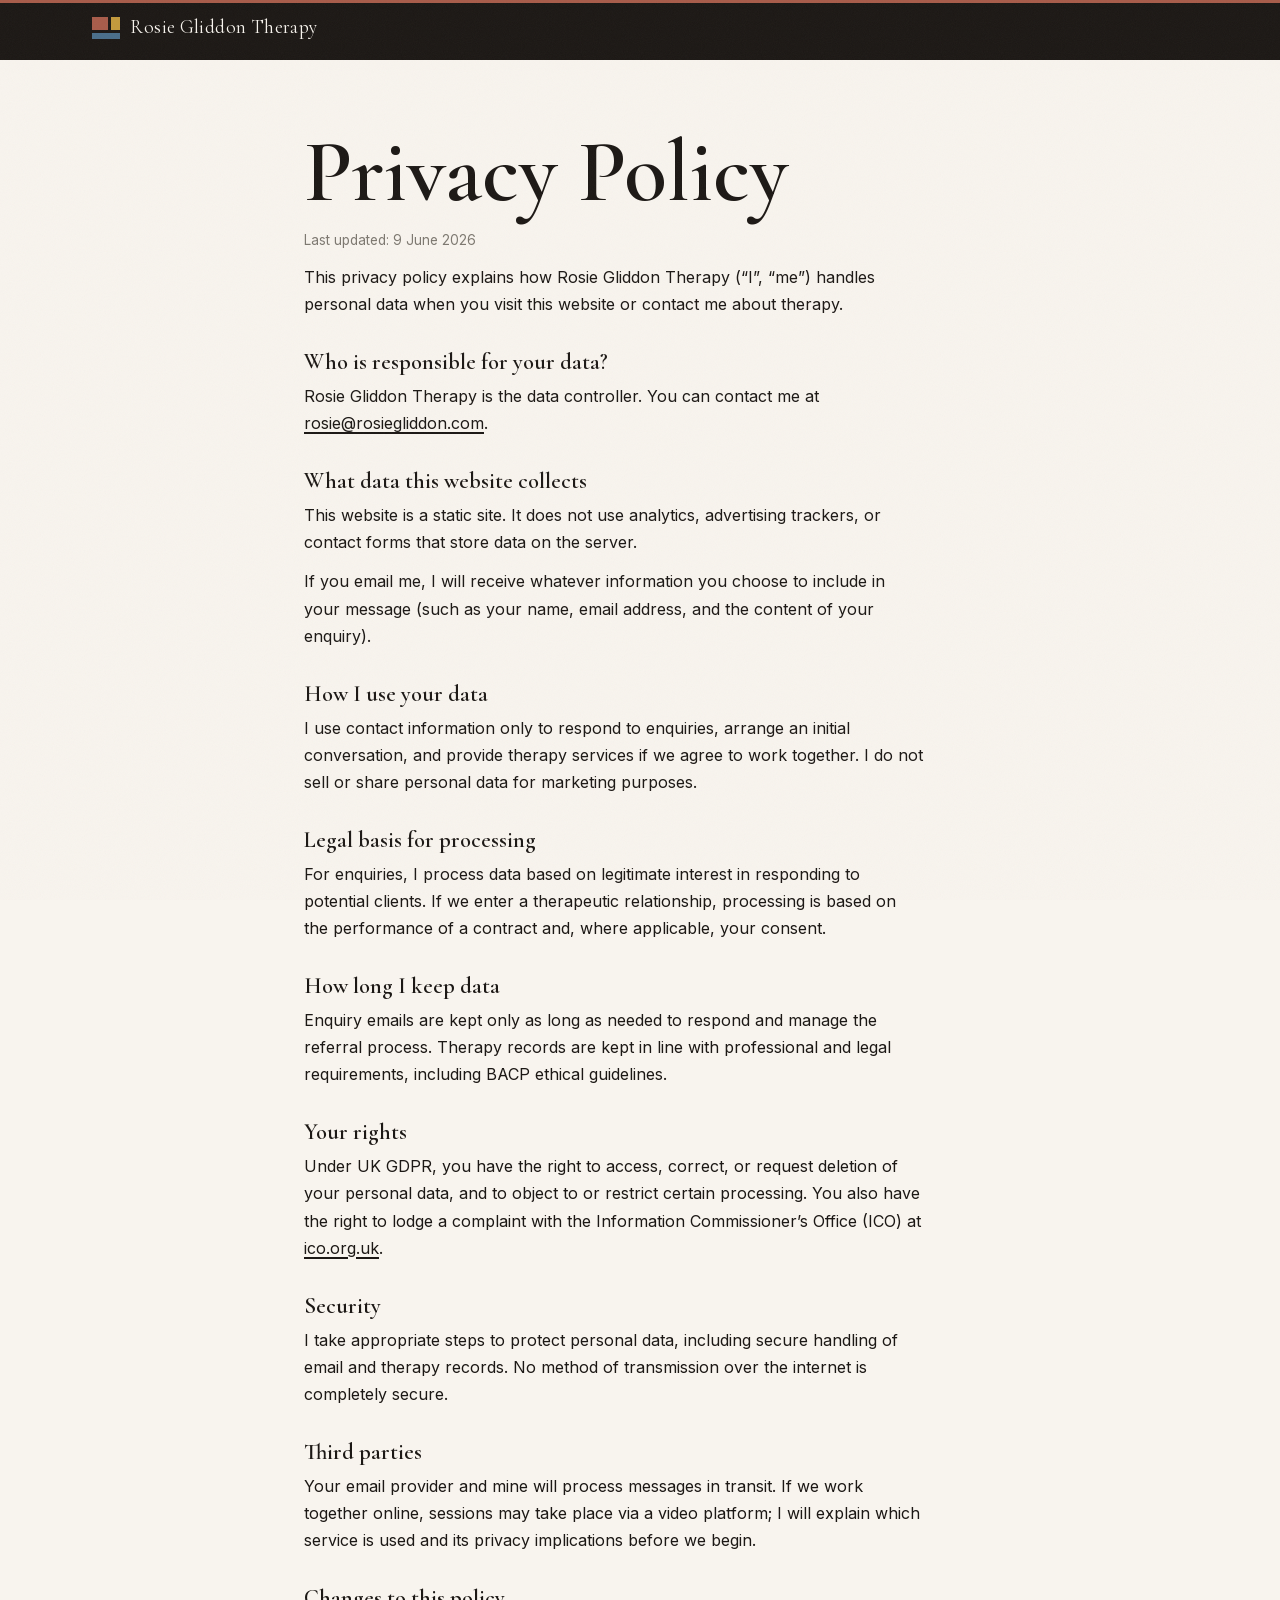
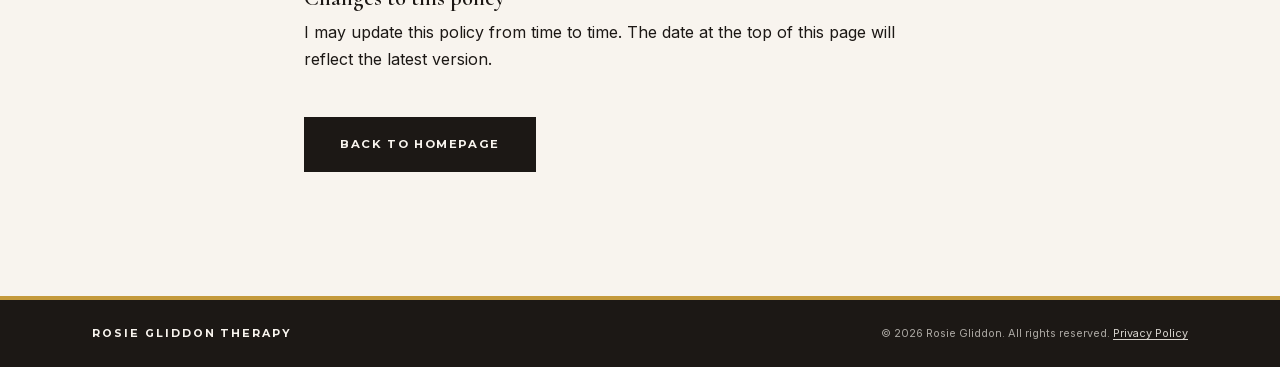
==== privacy.html @ 21382bdf "Improve SEO with meta tags, structured data, and supporting pages. Add robots.txt, sitemap, privacy " ====
<!DOCTYPE html>
<html lang="en">
<head>
  <meta charset="UTF-8">
  <meta name="viewport" content="width=device-width, initial-scale=1.0">
  <meta name="description" content="Privacy policy for Rosie Gliddon Therapy — how personal data is collected, used, and protected.">
  <meta name="theme-color" content="#1C1815">
  <title>Privacy Policy | Rosie Gliddon Therapy</title>
  <link rel="canonical" href="https://rosiegliddon.com/privacy.html">
  <link rel="icon" type="image/svg+xml" href="favicon.svg">
  <link rel="apple-touch-icon" href="apple-touch-icon.png">
  <link rel="stylesheet" href="css/style.css">
</head>
<body>
  <div class="page-frame">

  <a href="#main-content" class="skip-link">Skip to main content</a>

  <header class="site-header" role="banner">
    <div class="header-inner">
      <a href="index.html" class="site-logo" aria-label="Rosie Gliddon Therapy — return to homepage">
        <span class="logo-mark" aria-hidden="true">
          <svg width="28" height="22" viewBox="0 0 28 22" xmlns="http://www.w3.org/2000/svg" focusable="false">
            <rect x="0" y="0" width="16" height="13" fill="#A85C4A"/>
            <rect x="19" y="0" width="9" height="13" fill="#C49A3C"/>
            <rect x="0" y="16" width="28" height="6" fill="#4A6E8A"/>
          </svg>
        </span>
        <span class="logo-text">Rosie Gliddon Therapy</span>
      </a>
    </div>
  </header>

  <main id="main-content" class="legal-page">
    <div class="legal-inner">
      <h1>Privacy Policy</h1>
      <p class="legal-updated">Last updated: 9 June 2026</p>

      <p>This privacy policy explains how Rosie Gliddon Therapy (&ldquo;I&rdquo;, &ldquo;me&rdquo;) handles personal data when you visit this website or contact me about therapy.</p>

      <h2>Who is responsible for your data?</h2>
      <p>Rosie Gliddon Therapy is the data controller. You can contact me at <a href="mailto:rosie@rosiegliddon.com">rosie@rosiegliddon.com</a>.</p>

      <h2>What data this website collects</h2>
      <p>This website is a static site. It does not use analytics, advertising trackers, or contact forms that store data on the server.</p>
      <p>If you email me, I will receive whatever information you choose to include in your message (such as your name, email address, and the content of your enquiry).</p>

      <h2>How I use your data</h2>
      <p>I use contact information only to respond to enquiries, arrange an initial conversation, and provide therapy services if we agree to work together. I do not sell or share personal data for marketing purposes.</p>

      <h2>Legal basis for processing</h2>
      <p>For enquiries, I process data based on legitimate interest in responding to potential clients. If we enter a therapeutic relationship, processing is based on the performance of a contract and, where applicable, your consent.</p>

      <h2>How long I keep data</h2>
      <p>Enquiry emails are kept only as long as needed to respond and manage the referral process. Therapy records are kept in line with professional and legal requirements, including BACP ethical guidelines.</p>

      <h2>Your rights</h2>
      <p>Under UK GDPR, you have the right to access, correct, or request deletion of your personal data, and to object to or restrict certain processing. You also have the right to lodge a complaint with the Information Commissioner&rsquo;s Office (ICO) at <a href="https://ico.org.uk" rel="noopener noreferrer">ico.org.uk</a>.</p>

      <h2>Security</h2>
      <p>I take appropriate steps to protect personal data, including secure handling of email and therapy records. No method of transmission over the internet is completely secure.</p>

      <h2>Third parties</h2>
      <p>Your email provider and mine will process messages in transit. If we work together online, sessions may take place via a video platform; I will explain which service is used and its privacy implications before we begin.</p>

      <h2>Changes to this policy</h2>
      <p>I may update this policy from time to time. The date at the top of this page will reflect the latest version.</p>

      <p><a href="index.html" class="btn btn--primary">Back to homepage</a></p>
    </div>
  </main>

  <footer class="site-footer" role="contentinfo">
    <div class="footer-inner">
      <p class="footer-name">Rosie Gliddon Therapy</p>
      <p class="footer-note">&copy; <span id="year"></span> Rosie Gliddon. All rights reserved. <a href="privacy.html" class="footer-link">Privacy Policy</a></p>
    </div>
  </footer>

  <script src="js/main.js"></script>
  </div>
</body>
</html>
---- css/style.css ----
/* =============================================================
   ROSIE GLIDDON THERAPY
   De Stijl / Mondrian — polish pass
   Mobile-first stylesheet
   ============================================================= */


/* --- Fonts (self-hosted) --- */
/* cyrillic-ext */
@font-face {
  font-family: 'Cormorant Garamond';
  font-style: italic;
  font-weight: 400;
  font-display: swap;
  src: url('../fonts/co3ZmX5slCNuHLi8bLeY9MK7whWMhyjYrEtFmSqn7B6DxjY.woff2') format('woff2');
  unicode-range: U+0460-052F, U+1C80-1C8A, U+20B4, U+2DE0-2DFF, U+A640-A69F, U+FE2E-FE2F;
}
/* cyrillic */
@font-face {
  font-family: 'Cormorant Garamond';
  font-style: italic;
  font-weight: 400;
  font-display: swap;
  src: url('../fonts/co3ZmX5slCNuHLi8bLeY9MK7whWMhyjYrEtMmSqn7B6DxjY.woff2') format('woff2');
  unicode-range: U+0301, U+0400-045F, U+0490-0491, U+04B0-04B1, U+2116;
}
/* vietnamese */
@font-face {
  font-family: 'Cormorant Garamond';
  font-style: italic;
  font-weight: 400;
  font-display: swap;
  src: url('../fonts/co3ZmX5slCNuHLi8bLeY9MK7whWMhyjYrEtHmSqn7B6DxjY.woff2') format('woff2');
  unicode-range: U+0102-0103, U+0110-0111, U+0128-0129, U+0168-0169, U+01A0-01A1, U+01AF-01B0, U+0300-0301, U+0303-0304, U+0308-0309, U+0323, U+0329, U+1EA0-1EF9, U+20AB;
}
/* latin-ext */
@font-face {
  font-family: 'Cormorant Garamond';
  font-style: italic;
  font-weight: 400;
  font-display: swap;
  src: url('../fonts/co3ZmX5slCNuHLi8bLeY9MK7whWMhyjYrEtGmSqn7B6DxjY.woff2') format('woff2');
  unicode-range: U+0100-02BA, U+02BD-02C5, U+02C7-02CC, U+02CE-02D7, U+02DD-02FF, U+0304, U+0308, U+0329, U+1D00-1DBF, U+1E00-1E9F, U+1EF2-1EFF, U+2020, U+20A0-20AB, U+20AD-20C0, U+2113, U+2C60-2C7F, U+A720-A7FF;
}
/* latin */
@font-face {
  font-family: 'Cormorant Garamond';
  font-style: italic;
  font-weight: 400;
  font-display: swap;
  src: url('../fonts/co3ZmX5slCNuHLi8bLeY9MK7whWMhyjYrEtImSqn7B6D.woff2') format('woff2');
  unicode-range: U+0000-00FF, U+0131, U+0152-0153, U+02BB-02BC, U+02C6, U+02DA, U+02DC, U+0304, U+0308, U+0329, U+2000-206F, U+20AC, U+2122, U+2191, U+2193, U+2212, U+2215, U+FEFF, U+FFFD;
}
/* cyrillic-ext */
@font-face {
  font-family: 'Cormorant Garamond';
  font-style: italic;
  font-weight: 600;
  font-display: swap;
  src: url('../fonts/co3ZmX5slCNuHLi8bLeY9MK7whWMhyjYrEtFmSqn7B6DxjY.woff2') format('woff2');
  unicode-range: U+0460-052F, U+1C80-1C8A, U+20B4, U+2DE0-2DFF, U+A640-A69F, U+FE2E-FE2F;
}
/* cyrillic */
@font-face {
  font-family: 'Cormorant Garamond';
  font-style: italic;
  font-weight: 600;
  font-display: swap;
  src: url('../fonts/co3ZmX5slCNuHLi8bLeY9MK7whWMhyjYrEtMmSqn7B6DxjY.woff2') format('woff2');
  unicode-range: U+0301, U+0400-045F, U+0490-0491, U+04B0-04B1, U+2116;
}
/* vietnamese */
@font-face {
  font-family: 'Cormorant Garamond';
  font-style: italic;
  font-weight: 600;
  font-display: swap;
  src: url('../fonts/co3ZmX5slCNuHLi8bLeY9MK7whWMhyjYrEtHmSqn7B6DxjY.woff2') format('woff2');
  unicode-range: U+0102-0103, U+0110-0111, U+0128-0129, U+0168-0169, U+01A0-01A1, U+01AF-01B0, U+0300-0301, U+0303-0304, U+0308-0309, U+0323, U+0329, U+1EA0-1EF9, U+20AB;
}
/* latin-ext */
@font-face {
  font-family: 'Cormorant Garamond';
  font-style: italic;
  font-weight: 600;
  font-display: swap;
  src: url('../fonts/co3ZmX5slCNuHLi8bLeY9MK7whWMhyjYrEtGmSqn7B6DxjY.woff2') format('woff2');
  unicode-range: U+0100-02BA, U+02BD-02C5, U+02C7-02CC, U+02CE-02D7, U+02DD-02FF, U+0304, U+0308, U+0329, U+1D00-1DBF, U+1E00-1E9F, U+1EF2-1EFF, U+2020, U+20A0-20AB, U+20AD-20C0, U+2113, U+2C60-2C7F, U+A720-A7FF;
}
/* latin */
@font-face {
  font-family: 'Cormorant Garamond';
  font-style: italic;
  font-weight: 600;
  font-display: swap;
  src: url('../fonts/co3ZmX5slCNuHLi8bLeY9MK7whWMhyjYrEtImSqn7B6D.woff2') format('woff2');
  unicode-range: U+0000-00FF, U+0131, U+0152-0153, U+02BB-02BC, U+02C6, U+02DA, U+02DC, U+0304, U+0308, U+0329, U+2000-206F, U+20AC, U+2122, U+2191, U+2193, U+2212, U+2215, U+FEFF, U+FFFD;
}
/* cyrillic-ext */
@font-face {
  font-family: 'Cormorant Garamond';
  font-style: normal;
  font-weight: 400;
  font-display: swap;
  src: url('../fonts/co3bmX5slCNuHLi8bLeY9MK7whWMhyjYpHtKky2F7i6C.woff2') format('woff2');
  unicode-range: U+0460-052F, U+1C80-1C8A, U+20B4, U+2DE0-2DFF, U+A640-A69F, U+FE2E-FE2F;
}
/* cyrillic */
@font-face {
  font-family: 'Cormorant Garamond';
  font-style: normal;
  font-weight: 400;
  font-display: swap;
  src: url('../fonts/co3bmX5slCNuHLi8bLeY9MK7whWMhyjYrXtKky2F7i6C.woff2') format('woff2');
  unicode-range: U+0301, U+0400-045F, U+0490-0491, U+04B0-04B1, U+2116;
}
/* vietnamese */
@font-face {
  font-family: 'Cormorant Garamond';
  font-style: normal;
  font-weight: 400;
  font-display: swap;
  src: url('../fonts/co3bmX5slCNuHLi8bLeY9MK7whWMhyjYpntKky2F7i6C.woff2') format('woff2');
  unicode-range: U+0102-0103, U+0110-0111, U+0128-0129, U+0168-0169, U+01A0-01A1, U+01AF-01B0, U+0300-0301, U+0303-0304, U+0308-0309, U+0323, U+0329, U+1EA0-1EF9, U+20AB;
}
/* latin-ext */
@font-face {
  font-family: 'Cormorant Garamond';
  font-style: normal;
  font-weight: 400;
  font-display: swap;
  src: url('../fonts/co3bmX5slCNuHLi8bLeY9MK7whWMhyjYp3tKky2F7i6C.woff2') format('woff2');
  unicode-range: U+0100-02BA, U+02BD-02C5, U+02C7-02CC, U+02CE-02D7, U+02DD-02FF, U+0304, U+0308, U+0329, U+1D00-1DBF, U+1E00-1E9F, U+1EF2-1EFF, U+2020, U+20A0-20AB, U+20AD-20C0, U+2113, U+2C60-2C7F, U+A720-A7FF;
}
/* latin */
@font-face {
  font-family: 'Cormorant Garamond';
  font-style: normal;
  font-weight: 400;
  font-display: swap;
  src: url('../fonts/co3bmX5slCNuHLi8bLeY9MK7whWMhyjYqXtKky2F7g.woff2') format('woff2');
  unicode-range: U+0000-00FF, U+0131, U+0152-0153, U+02BB-02BC, U+02C6, U+02DA, U+02DC, U+0304, U+0308, U+0329, U+2000-206F, U+20AC, U+2122, U+2191, U+2193, U+2212, U+2215, U+FEFF, U+FFFD;
}
/* cyrillic-ext */
@font-face {
  font-family: 'Cormorant Garamond';
  font-style: normal;
  font-weight: 600;
  font-display: swap;
  src: url('../fonts/co3bmX5slCNuHLi8bLeY9MK7whWMhyjYpHtKky2F7i6C.woff2') format('woff2');
  unicode-range: U+0460-052F, U+1C80-1C8A, U+20B4, U+2DE0-2DFF, U+A640-A69F, U+FE2E-FE2F;
}
/* cyrillic */
@font-face {
  font-family: 'Cormorant Garamond';
  font-style: normal;
  font-weight: 600;
  font-display: swap;
  src: url('../fonts/co3bmX5slCNuHLi8bLeY9MK7whWMhyjYrXtKky2F7i6C.woff2') format('woff2');
  unicode-range: U+0301, U+0400-045F, U+0490-0491, U+04B0-04B1, U+2116;
}
/* vietnamese */
@font-face {
  font-family: 'Cormorant Garamond';
  font-style: normal;
  font-weight: 600;
  font-display: swap;
  src: url('../fonts/co3bmX5slCNuHLi8bLeY9MK7whWMhyjYpntKky2F7i6C.woff2') format('woff2');
  unicode-range: U+0102-0103, U+0110-0111, U+0128-0129, U+0168-0169, U+01A0-01A1, U+01AF-01B0, U+0300-0301, U+0303-0304, U+0308-0309, U+0323, U+0329, U+1EA0-1EF9, U+20AB;
}
/* latin-ext */
@font-face {
  font-family: 'Cormorant Garamond';
  font-style: normal;
  font-weight: 600;
  font-display: swap;
  src: url('../fonts/co3bmX5slCNuHLi8bLeY9MK7whWMhyjYp3tKky2F7i6C.woff2') format('woff2');
  unicode-range: U+0100-02BA, U+02BD-02C5, U+02C7-02CC, U+02CE-02D7, U+02DD-02FF, U+0304, U+0308, U+0329, U+1D00-1DBF, U+1E00-1E9F, U+1EF2-1EFF, U+2020, U+20A0-20AB, U+20AD-20C0, U+2113, U+2C60-2C7F, U+A720-A7FF;
}
/* latin */
@font-face {
  font-family: 'Cormorant Garamond';
  font-style: normal;
  font-weight: 600;
  font-display: swap;
  src: url('../fonts/co3bmX5slCNuHLi8bLeY9MK7whWMhyjYqXtKky2F7g.woff2') format('woff2');
  unicode-range: U+0000-00FF, U+0131, U+0152-0153, U+02BB-02BC, U+02C6, U+02DA, U+02DC, U+0304, U+0308, U+0329, U+2000-206F, U+20AC, U+2122, U+2191, U+2193, U+2212, U+2215, U+FEFF, U+FFFD;
}
/* cyrillic-ext */
@font-face {
  font-family: 'Inter';
  font-style: normal;
  font-weight: 400;
  font-display: swap;
  src: url('../fonts/UcCO3FwrK3iLTeHuS_nVMrMxCp50SjIw2boKoduKmMEVuLyfAZJhiJ-Ek-_EeAmM.woff2') format('woff2');
  unicode-range: U+0460-052F, U+1C80-1C8A, U+20B4, U+2DE0-2DFF, U+A640-A69F, U+FE2E-FE2F;
}
/* cyrillic */
@font-face {
  font-family: 'Inter';
  font-style: normal;
  font-weight: 400;
  font-display: swap;
  src: url('../fonts/UcCO3FwrK3iLTeHuS_nVMrMxCp50SjIw2boKoduKmMEVuLyfAZthiJ-Ek-_EeAmM.woff2') format('woff2');
  unicode-range: U+0301, U+0400-045F, U+0490-0491, U+04B0-04B1, U+2116;
}
/* greek-ext */
@font-face {
  font-family: 'Inter';
  font-style: normal;
  font-weight: 400;
  font-display: swap;
  src: url('../fonts/UcCO3FwrK3iLTeHuS_nVMrMxCp50SjIw2boKoduKmMEVuLyfAZNhiJ-Ek-_EeAmM.woff2') format('woff2');
  unicode-range: U+1F00-1FFF;
}
/* greek */
@font-face {
  font-family: 'Inter';
  font-style: normal;
  font-weight: 400;
  font-display: swap;
  src: url('../fonts/UcCO3FwrK3iLTeHuS_nVMrMxCp50SjIw2boKoduKmMEVuLyfAZxhiJ-Ek-_EeAmM.woff2') format('woff2');
  unicode-range: U+0370-0377, U+037A-037F, U+0384-038A, U+038C, U+038E-03A1, U+03A3-03FF;
}
/* vietnamese */
@font-face {
  font-family: 'Inter';
  font-style: normal;
  font-weight: 400;
  font-display: swap;
  src: url('../fonts/UcCO3FwrK3iLTeHuS_nVMrMxCp50SjIw2boKoduKmMEVuLyfAZBhiJ-Ek-_EeAmM.woff2') format('woff2');
  unicode-range: U+0102-0103, U+0110-0111, U+0128-0129, U+0168-0169, U+01A0-01A1, U+01AF-01B0, U+0300-0301, U+0303-0304, U+0308-0309, U+0323, U+0329, U+1EA0-1EF9, U+20AB;
}
/* latin-ext */
@font-face {
  font-family: 'Inter';
  font-style: normal;
  font-weight: 400;
  font-display: swap;
  src: url('../fonts/UcCO3FwrK3iLTeHuS_nVMrMxCp50SjIw2boKoduKmMEVuLyfAZFhiJ-Ek-_EeAmM.woff2') format('woff2');
  unicode-range: U+0100-02BA, U+02BD-02C5, U+02C7-02CC, U+02CE-02D7, U+02DD-02FF, U+0304, U+0308, U+0329, U+1D00-1DBF, U+1E00-1E9F, U+1EF2-1EFF, U+2020, U+20A0-20AB, U+20AD-20C0, U+2113, U+2C60-2C7F, U+A720-A7FF;
}
/* latin */
@font-face {
  font-family: 'Inter';
  font-style: normal;
  font-weight: 400;
  font-display: swap;
  src: url('../fonts/UcCO3FwrK3iLTeHuS_nVMrMxCp50SjIw2boKoduKmMEVuLyfAZ9hiJ-Ek-_EeA.woff2') format('woff2');
  unicode-range: U+0000-00FF, U+0131, U+0152-0153, U+02BB-02BC, U+02C6, U+02DA, U+02DC, U+0304, U+0308, U+0329, U+2000-206F, U+20AC, U+2122, U+2191, U+2193, U+2212, U+2215, U+FEFF, U+FFFD;
}
/* cyrillic-ext */
@font-face {
  font-family: 'Montserrat';
  font-style: normal;
  font-weight: 400;
  font-display: swap;
  src: url('../fonts/JTUSjIg1_i6t8kCHKm459WRhyyTh89ZNpQ.woff2') format('woff2');
  unicode-range: U+0460-052F, U+1C80-1C8A, U+20B4, U+2DE0-2DFF, U+A640-A69F, U+FE2E-FE2F;
}
/* cyrillic */
@font-face {
  font-family: 'Montserrat';
  font-style: normal;
  font-weight: 400;
  font-display: swap;
  src: url('../fonts/JTUSjIg1_i6t8kCHKm459W1hyyTh89ZNpQ.woff2') format('woff2');
  unicode-range: U+0301, U+0400-045F, U+0490-0491, U+04B0-04B1, U+2116;
}
/* vietnamese */
@font-face {
  font-family: 'Montserrat';
  font-style: normal;
  font-weight: 400;
  font-display: swap;
  src: url('../fonts/JTUSjIg1_i6t8kCHKm459WZhyyTh89ZNpQ.woff2') format('woff2');
  unicode-range: U+0102-0103, U+0110-0111, U+0128-0129, U+0168-0169, U+01A0-01A1, U+01AF-01B0, U+0300-0301, U+0303-0304, U+0308-0309, U+0323, U+0329, U+1EA0-1EF9, U+20AB;
}
/* latin-ext */
@font-face {
  font-family: 'Montserrat';
  font-style: normal;
  font-weight: 400;
  font-display: swap;
  src: url('../fonts/JTUSjIg1_i6t8kCHKm459WdhyyTh89ZNpQ.woff2') format('woff2');
  unicode-range: U+0100-02BA, U+02BD-02C5, U+02C7-02CC, U+02CE-02D7, U+02DD-02FF, U+0304, U+0308, U+0329, U+1D00-1DBF, U+1E00-1E9F, U+1EF2-1EFF, U+2020, U+20A0-20AB, U+20AD-20C0, U+2113, U+2C60-2C7F, U+A720-A7FF;
}
/* latin */
@font-face {
  font-family: 'Montserrat';
  font-style: normal;
  font-weight: 400;
  font-display: swap;
  src: url('../fonts/JTUSjIg1_i6t8kCHKm459WlhyyTh89Y.woff2') format('woff2');
  unicode-range: U+0000-00FF, U+0131, U+0152-0153, U+02BB-02BC, U+02C6, U+02DA, U+02DC, U+0304, U+0308, U+0329, U+2000-206F, U+20AC, U+2122, U+2191, U+2193, U+2212, U+2215, U+FEFF, U+FFFD;
}
/* cyrillic-ext */
@font-face {
  font-family: 'Montserrat';
  font-style: normal;
  font-weight: 600;
  font-display: swap;
  src: url('../fonts/JTUSjIg1_i6t8kCHKm459WRhyyTh89ZNpQ.woff2') format('woff2');
  unicode-range: U+0460-052F, U+1C80-1C8A, U+20B4, U+2DE0-2DFF, U+A640-A69F, U+FE2E-FE2F;
}
/* cyrillic */
@font-face {
  font-family: 'Montserrat';
  font-style: normal;
  font-weight: 600;
  font-display: swap;
  src: url('../fonts/JTUSjIg1_i6t8kCHKm459W1hyyTh89ZNpQ.woff2') format('woff2');
  unicode-range: U+0301, U+0400-045F, U+0490-0491, U+04B0-04B1, U+2116;
}
/* vietnamese */
@font-face {
  font-family: 'Montserrat';
  font-style: normal;
  font-weight: 600;
  font-display: swap;
  src: url('../fonts/JTUSjIg1_i6t8kCHKm459WZhyyTh89ZNpQ.woff2') format('woff2');
  unicode-range: U+0102-0103, U+0110-0111, U+0128-0129, U+0168-0169, U+01A0-01A1, U+01AF-01B0, U+0300-0301, U+0303-0304, U+0308-0309, U+0323, U+0329, U+1EA0-1EF9, U+20AB;
}
/* latin-ext */
@font-face {
  font-family: 'Montserrat';
  font-style: normal;
  font-weight: 600;
  font-display: swap;
  src: url('../fonts/JTUSjIg1_i6t8kCHKm459WdhyyTh89ZNpQ.woff2') format('woff2');
  unicode-range: U+0100-02BA, U+02BD-02C5, U+02C7-02CC, U+02CE-02D7, U+02DD-02FF, U+0304, U+0308, U+0329, U+1D00-1DBF, U+1E00-1E9F, U+1EF2-1EFF, U+2020, U+20A0-20AB, U+20AD-20C0, U+2113, U+2C60-2C7F, U+A720-A7FF;
}
/* latin */
@font-face {
  font-family: 'Montserrat';
  font-style: normal;
  font-weight: 600;
  font-display: swap;
  src: url('../fonts/JTUSjIg1_i6t8kCHKm459WlhyyTh89Y.woff2') format('woff2');
  unicode-range: U+0000-00FF, U+0131, U+0152-0153, U+02BB-02BC, U+02C6, U+02DA, U+02DC, U+0304, U+0308, U+0329, U+2000-206F, U+20AC, U+2122, U+2191, U+2193, U+2212, U+2215, U+FEFF, U+FFFD;
}
/* cyrillic-ext */
@font-face {
  font-family: 'Montserrat';
  font-style: normal;
  font-weight: 700;
  font-display: swap;
  src: url('../fonts/JTUSjIg1_i6t8kCHKm459WRhyyTh89ZNpQ.woff2') format('woff2');
  unicode-range: U+0460-052F, U+1C80-1C8A, U+20B4, U+2DE0-2DFF, U+A640-A69F, U+FE2E-FE2F;
}
/* cyrillic */
@font-face {
  font-family: 'Montserrat';
  font-style: normal;
  font-weight: 700;
  font-display: swap;
  src: url('../fonts/JTUSjIg1_i6t8kCHKm459W1hyyTh89ZNpQ.woff2') format('woff2');
  unicode-range: U+0301, U+0400-045F, U+0490-0491, U+04B0-04B1, U+2116;
}
/* vietnamese */
@font-face {
  font-family: 'Montserrat';
  font-style: normal;
  font-weight: 700;
  font-display: swap;
  src: url('../fonts/JTUSjIg1_i6t8kCHKm459WZhyyTh89ZNpQ.woff2') format('woff2');
  unicode-range: U+0102-0103, U+0110-0111, U+0128-0129, U+0168-0169, U+01A0-01A1, U+01AF-01B0, U+0300-0301, U+0303-0304, U+0308-0309, U+0323, U+0329, U+1EA0-1EF9, U+20AB;
}
/* latin-ext */
@font-face {
  font-family: 'Montserrat';
  font-style: normal;
  font-weight: 700;
  font-display: swap;
  src: url('../fonts/JTUSjIg1_i6t8kCHKm459WdhyyTh89ZNpQ.woff2') format('woff2');
  unicode-range: U+0100-02BA, U+02BD-02C5, U+02C7-02CC, U+02CE-02D7, U+02DD-02FF, U+0304, U+0308, U+0329, U+1D00-1DBF, U+1E00-1E9F, U+1EF2-1EFF, U+2020, U+20A0-20AB, U+20AD-20C0, U+2113, U+2C60-2C7F, U+A720-A7FF;
}
/* latin */
@font-face {
  font-family: 'Montserrat';
  font-style: normal;
  font-weight: 700;
  font-display: swap;
  src: url('../fonts/JTUSjIg1_i6t8kCHKm459WlhyyTh89Y.woff2') format('woff2');
  unicode-range: U+0000-00FF, U+0131, U+0152-0153, U+02BB-02BC, U+02C6, U+02DA, U+02DC, U+0304, U+0308, U+0329, U+2000-206F, U+20AC, U+2122, U+2191, U+2193, U+2212, U+2215, U+FEFF, U+FFFD;
}


/* --- Design Tokens --- */
:root {
  /* Softened primary palette — warm, therapy-appropriate */
  --accent:      #A85C4A;   /* muted brick       */
  --accent-dark: #8F4A38;   /* deeper brick — hover state */
  --blue:      #4A6E8A;   /* dusty slate blue  */
  --yellow:    #C49A3C;   /* warm ochre        */
  --black:     #1C1815;   /* warm near-black   */
  --white:     #F8F4EE;   /* warm parchment    */
  --off-white: #EDE8DF;   /* warm light ground */
  --grey:      #7D7870;   /* warm mid-grey     */
  --grey-dark: #4A4540;   /* warm dark-grey    */

  --border-md: 4px solid var(--black);
  --border-lg: 6px solid var(--black);

  --font-serif:   'Cormorant Garamond', Georgia, serif;
  --font-display: 'Montserrat', sans-serif;
  --font-body:    'Inter', sans-serif;

  --space-xs:  0.5rem;   /*  8px */
  --space-sm:  1rem;     /* 16px */
  --space-md:  2rem;     /* 32px */
  --space-lg:  4rem;     /* 64px */
  --space-xl:  7rem;     /* 112px */

  --max-width: 1160px;
  --header-h:  60px;

  --ease: 200ms ease;
}


/* --- Reset --- */
*, *::before, *::after {
  box-sizing: border-box;
  margin: 0;
  padding: 0;
}

html, body {
  max-width: 100%;
  overflow-x: clip;
}

html {
  scroll-behavior: smooth;
  /* Offset anchor jumps so sticky header never obscures a section heading */
  scroll-padding-top: var(--header-h);
  font-size: 100%;
}

body {
  font-family: var(--font-body);
  font-size: 1rem;
  line-height: 1.7;
  color: var(--black);
  background: var(--off-white);
  overflow-x: clip;
  /* Crisp font rendering on retina */
  -webkit-font-smoothing: antialiased;
  -moz-osx-font-smoothing: grayscale;
}

/* --- Page frame --- */
.page-frame {
  width: 100%;
  max-width: 1600px;
  margin: 0 auto;
  overflow-x: clip;
  background: var(--white);
  position: relative;
}

@media (min-width: 1601px) {
  .page-frame {
    overflow-x: visible;
    box-shadow: -6px 3px 0 0 var(--black), 6px 3px 0 0 var(--black);
  }
}

img, svg { display: block; max-width: 100%; }
ul, ol   { list-style: none; }
address  { font-style: normal; }
p        { max-width: 62ch; }

a {
  color: inherit;
  text-decoration-thickness: 2px;
  text-underline-offset: 3px;
  transition: color var(--ease);
}
a:hover { color: var(--accent); }

/*
  Paper grain — fixed overlay above all content.
  SVG feTurbulence noise tiled at low opacity breaks the
  flat, perfectly-digital feel without visible artifacting.
  pointer-events: none ensures it never blocks interactions.
*/
body::after {
  content: '';
  position: fixed;
  inset: 0;
  pointer-events: none;
  z-index: 9998;
  opacity: 0.038;
  background-image: url("data:image/svg+xml,%3Csvg xmlns='http://www.w3.org/2000/svg' width='256' height='256'%3E%3Cfilter id='noise'%3E%3CfeTurbulence type='fractalNoise' baseFrequency='0.75' numOctaves='4' stitchTiles='stitch'/%3E%3C/filter%3E%3Crect width='256' height='256' filter='url(%23noise)'/%3E%3C/svg%3E");
  background-size: 180px 180px;
}


/* --- Accessibility --- */
.visually-hidden {
  position: absolute;
  width: 1px; height: 1px;
  padding: 0; margin: -1px;
  overflow: hidden;
  clip: rect(0, 0, 0, 0);
  white-space: nowrap;
  border: 0;
}

.skip-link {
  position: absolute;
  top: -120%;
  left: var(--space-sm);
  padding: 0.6rem 1.2rem;
  background: var(--yellow);
  color: var(--black);
  font-family: var(--font-display);
  font-weight: 700;
  font-size: 0.85rem;
  letter-spacing: 0.06em;
  text-transform: uppercase;
  text-decoration: none;
  border: var(--border-md);
  z-index: 9999;
  transition: top var(--ease);
}
.skip-link:focus {
  top: calc(var(--header-h) + var(--space-sm));
}

:focus-visible {
  outline: 3px solid var(--blue);
  outline-offset: 3px;
}


/* --- Typography --- */
h1, h2 {
  font-family: var(--font-serif);
  font-weight: 600;
  line-height: 1.1;
  letter-spacing: 0;
  text-rendering: optimizeLegibility;
}

h3 {
  font-family: var(--font-display);
  font-weight: 700;
  font-size: 0.85rem;
  letter-spacing: 0.06em;
  text-transform: uppercase;
}

h1 { font-size: clamp(2.8rem, 7vw, 5.5rem); }
h2 { font-size: clamp(1.8rem, 4vw, 2.75rem); }


/* --- Button --- */
.btn {
  display: inline-flex;
  align-items: center;
  align-self: flex-start;
  padding: 0.85rem 2rem;
  min-height: 44px;
  font-family: var(--font-display);
  font-weight: 700;
  font-size: 0.72rem;
  letter-spacing: 0.14em;
  text-transform: uppercase;
  text-decoration: none;
  border: var(--border-md);
  cursor: pointer;
  transition: background var(--ease), color var(--ease), border-color var(--ease);
}

.btn--primary {
  background: var(--black);
  color: var(--white);
}

.btn--primary:hover,
.btn--primary:focus-visible {
  background: var(--accent-dark);
  border-color: var(--accent-dark);
  color: var(--white);
  outline: none;
}

.btn--cta-email {
  background: var(--yellow);
  color: var(--black);
  border-color: var(--yellow);
  margin-top: var(--space-lg);
}

.btn--cta-email:hover,
.btn--cta-email:focus-visible {
  background: transparent;
  color: var(--yellow);
  border-color: var(--yellow);
  outline: none;
}


/* --- Photos --- */
/*
  Both photos use object-fit: cover so they fill their container
  without distortion. object-position is tuned per image to keep
  the face in frame across all viewport sizes.
*/

/* Hero portrait — tall column on desktop, fixed-height on mobile */
.hero-photo {
  display: block;
  width: 100%;
  height: 100%;
  object-fit: cover;
  object-position: center 10%; /* bias up: keeps face visible when column is very tall */
  filter: saturate(0.7) sepia(0.2);
}

/* Scroll reveal */
.reveal {
  opacity: 1;
  transform: translateY(0);
}

.js .reveal {
  opacity: 0;
  transform: translateY(20px);
  transition: opacity 0.5s ease, transform 0.5s ease;
}

.reveal.is-visible { opacity: 1; transform: translateY(0); }


/* =============================================================
   HEADER
   ============================================================= */

.site-header {
  position: sticky;
  top: 0;
  z-index: 200;
  height: var(--header-h);
  background: var(--black);
  border-bottom: var(--border-md); /* 4px — refined from 6px */
  overflow: visible;
}

/* Thin accent line at the very top — sits above the black header background */
.site-header::before {
  content: '';
  position: absolute;
  inset: 0 0 auto 0;
  height: 3px;
  background: var(--accent);
  top: 0;
  z-index: 1;
}

.header-inner {
  max-width: var(--max-width);
  margin: 0 auto;
  padding: 0 var(--space-md);
  height: 100%;
  display: flex;
  align-items: center;
  justify-content: space-between;
}

/* Logo */
.site-logo {
  display: flex;
  align-items: center;
  gap: 0.65rem;
  text-decoration: none;
}

/*
  2×2 Mondrian mark — inline SVG inside the span renders
  pixel-perfectly on retina; no CSS gradient blurring at small sizes.
*/
.logo-mark {
  flex-shrink: 0;
  display: flex;
  align-items: center;
  justify-content: center;
}

.logo-text {
  font-family: var(--font-serif);
  font-weight: 400;
  font-size: clamp(1rem, 2.2vw, 1.2rem);
  color: var(--white);
  letter-spacing: 0.02em;
  line-height: 1;
}


/* --- Navigation --- */
.nav-toggle {
  display: flex;
  flex-direction: column;
  justify-content: center;
  gap: 5px;
  background: none;
  border: 2px solid transparent;
  cursor: pointer;
  padding: 8px;
  transition: border-color var(--ease);
}

.nav-toggle:focus-visible {
  border-color: var(--yellow);
  outline: none;
}

.nav-toggle-bar {
  display: block;
  width: 24px;
  height: 2px;
  background: var(--white);
  transition: transform var(--ease), opacity var(--ease);
  transform-origin: center;
}

.nav-toggle[aria-expanded="true"] .nav-toggle-bar:nth-child(1) { transform: translateY(7px)  rotate(45deg);  }
.nav-toggle[aria-expanded="true"] .nav-toggle-bar:nth-child(2) { opacity: 0; transform: scaleX(0); }
.nav-toggle[aria-expanded="true"] .nav-toggle-bar:nth-child(3) { transform: translateY(-7px) rotate(-45deg); }

/* Mobile nav — slide-in panel from right */
.nav-menu {
  display: flex;
  flex-direction: column;
  position: fixed;
  inset: var(--header-h) 0 0 auto;
  width: min(75vw, 320px);
  background: var(--black);
  padding: var(--space-lg) var(--space-md);
  gap: var(--space-md);
  z-index: 190;
  overflow-y: auto;
  transform: translateX(100%);
  transition: transform 300ms ease, visibility 300ms;
  visibility: hidden;
}

.nav-menu.is-open {
  transform: translateX(0);
  visibility: visible;
}

.nav-backdrop {
  position: fixed;
  inset: var(--header-h) 0 0 0;
  background: rgba(28, 24, 21, 0.5);
  z-index: 180;
  opacity: 0;
  pointer-events: none;
  transition: opacity 300ms ease;
}

.nav-backdrop.is-open {
  opacity: 1;
  pointer-events: auto;
}

/* Shared nav link base */
.nav-link {
  color: var(--white);
  text-decoration: none;
  transition: color var(--ease);
}

.nav-link:hover,
.nav-link[aria-current] { color: var(--yellow); }

/* Mobile panel link styles — scoped so they never affect desktop */
@media (max-width: 1023px) {
  .nav-link {
    font-family: var(--font-serif);
    font-weight: 400;
    font-size: 1.6rem;
    font-style: italic;
    letter-spacing: 0.02em;
    display: block;
    padding: var(--space-xs) 0;
    border-bottom: 1px solid rgba(248, 244, 238, 0.1);
  }
}

/* Desktop nav */
@media (min-width: 1024px) {
  .nav-toggle { display: none; }

  .nav-menu {
    display: flex !important;
    position: static;
    width: auto;
    background: transparent;
    padding: 0;
    flex-direction: row;
    align-items: center;
    gap: 1.5rem;
    inset: auto;
    overflow: visible;
    transform: none;
    visibility: visible;
  }

  .nav-link {
    font-family: var(--font-display);
    font-size: 0.7rem;
    font-weight: 700;
    text-transform: uppercase;
    letter-spacing: 0.14em;
    padding: 2px 0;
    position: relative;
  }

  .nav-link::after {
    content: '';
    position: absolute;
    left: 0; bottom: -2px;
    width: 0; height: 2px;
    background: var(--accent);
    transition: width var(--ease);
  }

  .nav-link:hover::after,
  .nav-link[aria-current]::after { width: 100%; }

  .nav-link--cta {
    border: 1px solid rgba(248, 244, 238, 0.4);
    padding: 0.4rem 1rem;
    transition: border-color var(--ease), color var(--ease);
  }

  .nav-link--cta:hover {
    border-color: var(--yellow);
    color: var(--yellow);
  }

  .nav-link--cta::after {
    display: none;
  }
}


/* =============================================================
   HERO
   ============================================================= */

.hero {
  min-height: calc(100svh - var(--header-h));
  /*
    Subtle warm gradient — slightly cooler parchment at top-left
    dissolving to the base white. Creates a sense of depth and
    keeps the eye moving toward the content.
  */
  background: linear-gradient(155deg, var(--off-white) 0%, var(--white) 45%);
  border-bottom: var(--border-lg);
  display: flex;
  align-items: stretch;
  position: relative;
}

/* Mobile layout — stack content above image */
.hero-layout {
  display: grid;
  width: 100%;
  grid-template-areas:
    "content"
    "image";
  grid-template-rows: auto 1fr;
  padding: var(--space-md);
  gap: var(--space-md);
}

.hero-accent-col { display: none; }

.hero-content {
  grid-area: content;
  display: flex;
  flex-direction: column;
  gap: var(--space-sm);         /* tighter on mobile */
  justify-content: center;
  border-left: 4px solid var(--accent);
  padding-left: var(--space-sm); /* less indent on mobile */
}

.hero-eyebrow {
  font-family: var(--font-display);
  font-weight: 400;
  font-size: 0.68rem;
  letter-spacing: 0.2em;
  text-transform: uppercase;
  color: var(--grey-dark);
  max-width: none;
}

.hero-headline em {
  font-style: italic;
  color: var(--accent);
}

.hero-body {
  font-size: 1.05rem;
  color: var(--grey-dark);
  line-height: 1.75;
}

.hero-image-wrap {
  grid-area: image;
  margin: 0;
  /*
    Mobile: give the container a fixed height so the img's
    height: 100% resolves correctly (% needs a defined parent height).
  */
  height: 380px;
  overflow: hidden;
}

/* Desktop hero — three-column Mondrian layout */
@media (min-width: 768px) {
  .hero { display: block; }

  .hero-layout {
    min-height: calc(100svh - var(--header-h));
    height: calc(100svh - var(--header-h));
    grid-template-areas: "accent content image";
    grid-template-columns: 80px 1fr 320px;
    grid-template-rows: 1fr;
    padding: 0;
    gap: 0;
  }

  .hero-accent-col {
    display: flex;
    flex-direction: column;
    grid-area: accent;
    border-right: var(--border-lg);
  }

  .hero-accent-col .accent-block        { flex: 1; }
  .hero-accent-col .accent-block--blue  { flex: 1.6; border-bottom: var(--border-lg); }

  .hero-content {
    grid-area: content;
    padding: var(--space-xl) var(--space-lg);
    border-left: none;
    border-right: var(--border-lg);
    gap: var(--space-md); /* more breathing room on desktop */
  }

  .hero-image-wrap {
    grid-area: image;
    /* Reset mobile fixed height — let the grid row define the height */
    height: 100%;
    overflow: hidden;
  }

  /*
    In the CSS Grid context the image wrap fills its grid cell
    (grid-template-rows: 1fr). height: 100% on the img then
    fills the wrap correctly.
  */
}

@media (min-width: 1024px) {
  .hero-layout {
    grid-template-columns: 90px 1fr 380px;
  }
}

.accent-block--accent  { background: var(--accent); }
.accent-block--blue    { background: var(--blue); }
.accent-block--yellow  { background: var(--yellow); }


/* =============================================================
   SECTIONS — SHARED
   All content sections share padding, a max-width inner
   container, and a 6px black border-bottom as divider.
   ============================================================= */

.section {
  padding: var(--space-lg) 0;
  border-bottom: var(--border-lg);
}

@media (min-width: 768px) {
  .section { padding: var(--space-xl) 0; }
}

/* The centred content wrapper — matches across every section */
.section-inner {
  max-width: var(--max-width);
  margin: 0 auto;
  padding: 0 var(--space-md);
}

.section-header {
  display: flex;
  align-items: flex-start;
  gap: var(--space-sm);
  margin-bottom: var(--space-lg);
}

/* Coloured accent bar beside section heading */
.section-accent {
  flex-shrink: 0;
  width: 5px;
  min-height: 44px;
  margin-top: 9px; /* optical alignment with Cormorant cap height */
}

.section-accent--accent  { background: var(--accent); }
.section-accent--yellow  { background: var(--yellow); }
.section-accent--blue    { background: var(--blue); }

.section-title { margin-bottom: 0; }


/* =============================================================
   WHAT I OFFER
   ============================================================= */

.section--offer {
  background: var(--off-white);
}

.offer-layout {
  display: grid;
  grid-template-columns: 1fr 4px;
  gap: 0;
}

.offer-accent-block--image { display: none; }

@media (min-width: 768px) {
  .offer-layout {
    grid-template-columns: 1fr 280px;
  }

  .offer-accent-col {
    border: var(--border-lg);
    min-height: 480px;
  }

  .offer-accent-block--image {
    display: block;
  }

  .offer-body {
    padding-right: var(--space-lg);
    padding-left: 0;
  }
}

@media (min-width: 1024px) {
  .offer-layout {
    grid-template-columns: 1fr 320px;
  }
}

.offer-accent-col {
  display: flex;
  flex-direction: column;
}

.offer-accent-block {
  flex: 1;
}

.offer-accent-block--accent  { background: var(--accent); flex: 1; }
.offer-accent-block--blue    { background: var(--blue);   flex: 1; }
.offer-accent-block--yellow  { background: var(--yellow); flex: 1; }
.offer-accent-block--image   { flex: 3; overflow: hidden; position: relative; border-top: var(--border-lg); border-bottom: var(--border-lg); margin: 0; }

.offer-accent-photo {
  position: absolute;
  inset: 0;
  width: 100%;
  height: 100%;
  object-fit: cover;
  object-position: center 15%;
  filter: saturate(0.7) sepia(0.2) brightness(0.8);
}


.offer-body {
  display: flex;
  flex-direction: column;
  gap: var(--space-sm);
  padding-left: var(--space-md);
  padding-right: var(--space-sm);
}


.offer-list {
  display: flex;
  flex-direction: column;
}

.offer-item {
  padding: var(--space-sm) 0 var(--space-sm) var(--space-sm);
  border-left: 4px solid transparent;
  font-size: 0.95rem;
  line-height: 1.75;
  color: var(--black);
  border-bottom: 1px solid rgba(28, 24, 21, 0.08);
}

.offer-item:last-child {
  border-bottom: none;
}

.offer-item--accent    { border-left-color: var(--accent); }
.offer-item--blue   { border-left-color: var(--blue); }
.offer-item--yellow { border-left-color: var(--yellow); }

.offer-item-lead {
  display: block;
  font-family: var(--font-display);
  font-weight: 700;
  font-size: 0.82rem;
  letter-spacing: 0.02em;
  color: var(--black);
  margin-bottom: 0.3rem;
}

.section-subheading {
  font-family: var(--font-serif);
  font-style: italic;
  font-size: 1.1rem;
  color: var(--grey-dark);
}





/* =============================================================
   ABOUT ME
   ============================================================= */

.section--about {
  background: var(--white);
}

.section--qualifications {
  background: var(--off-white);
}

.about-layout {
  display: grid;
  grid-template-columns: 1fr 4px;
  gap: 0;
}

.about-accent-block--image { display: none; }

@media (min-width: 768px) {
  .about-layout {
    grid-template-columns: 280px 1fr;
  }

  .about-accent-col {
    grid-column: 1;
    grid-row: 1;
    border: var(--border-lg);
    min-height: 480px;
  }

  .about-accent-block--image {
    display: block;
  }

  .about-body {
    grid-column: 2;
    grid-row: 1;
    padding-left: var(--space-lg);
    padding-right: 0;
  }
}

@media (min-width: 1024px) {
  .about-layout {
    grid-template-columns: 320px 1fr;
  }
}

.about-accent-col {
  display: flex;
  flex-direction: column;
}

.about-accent-block {
  flex: 1;
}

.about-accent-block--accent  { background: var(--accent); flex: 1; }
.about-accent-block--yellow  { background: var(--yellow); flex: 1; }
.about-accent-block--image   { flex: 3; overflow: hidden; position: relative; border-top: var(--border-lg); border-bottom: var(--border-lg); margin: 0; }

.about-accent-photo {
  position: absolute;
  inset: 0;
  width: 100%;
  height: 100%;
  object-fit: cover;
  object-position: center 15%;
  filter: saturate(0.7) sepia(0.2) brightness(0.8);
}

.about-body {
  display: flex;
  flex-direction: column;
  gap: var(--space-sm);
  padding-left: var(--space-md);
  padding-right: var(--space-sm);
}

.about-list {
  display: flex;
  flex-direction: column;
}

.about-item {
  padding: var(--space-sm) 0 var(--space-sm) var(--space-sm);
  border-left: 4px solid transparent;
  font-size: 0.95rem;
  line-height: 1.75;
  color: var(--black);
  border-bottom: 1px solid rgba(28, 24, 21, 0.08);
}

.about-item:last-child {
  border-bottom: none;
}

.about-item--accent  { border-left-color: var(--accent); }
.about-item--blue    { border-left-color: var(--blue); }
.about-item--yellow  { border-left-color: var(--yellow); }

.about-item-lead {
  display: block;
  font-family: var(--font-display);
  font-weight: 700;
  font-size: 0.82rem;
  letter-spacing: 0.02em;
  color: var(--black);
  margin-bottom: 0.3rem;
}



/* =============================================================
   QUALIFICATIONS & TRAINING
   ============================================================= */

.qual-grid {
  display: grid;
  gap: var(--space-lg);
}

.qual-intro {
  display: flex;
  flex-direction: column;
  gap: var(--space-sm);
  color: var(--grey-dark);
}

.credential-list {
  display: flex;
  flex-direction: column;
}

.credential-card {
  display: block;
  padding: 1.25rem 0 1.25rem var(--space-sm);
  border-left: 4px solid transparent;
  border-bottom: 1px solid rgba(28, 24, 21, 0.12);
}

.credential-card:last-child { border-bottom: none; }

.credential-card--accent    { border-left-color: var(--accent); }
.credential-card--blue   { border-left-color: var(--blue); }
.credential-card--yellow { border-left-color: var(--yellow); }

.credential-body {
  display: flex;
  flex-direction: column;
  gap: 0.2rem;
}

/* Override global h3 uppercase for credential titles */
.credential-body h3 {
  text-transform: none;
  letter-spacing: 0;
  font-size: 0.95rem;
  font-weight: 600;
}

.credential-body p {
  font-size: 0.82rem;
  color: var(--grey-dark);
  max-width: none;
}

@media (min-width: 768px) {
  .qual-grid {
    grid-template-columns: 1fr 2fr;
    align-items: start;
  }
}




/* =============================================================
   GET IN TOUCH
   ============================================================= */

.section--contact {
  background: var(--black);
  color: var(--white);
  border-bottom: var(--border-lg);
  overflow: hidden;
  padding: 0;
}

/*
  Constrain to --max-width so text aligns with every other section.
  The black background remains full-bleed on .section--contact.
*/
.contact-layout {
  max-width: var(--max-width);
  margin: 0 auto;
  width: 100%;
  display: grid;
  min-height: 420px;
  overflow: hidden;
}

.contact-content {
  padding: var(--space-xl) var(--space-md);
}

.section--contact .section-title { color: var(--white); }

.contact-intro {
  color: rgba(248, 244, 238, 0.75);
  margin-bottom: var(--space-lg);
  font-size: 1.05rem;
  max-width: 50ch;
}

.contact-details {
  display: flex;
  flex-direction: column;
}

/* Stack label above value on narrow screens */
.contact-item {
  display: flex;
  flex-direction: column;
  gap: 0.1rem;
  padding: var(--space-sm) 0;
  border-bottom: 1px solid rgba(248, 244, 238, 0.08);
}

.contact-item:last-child { border-bottom: none; }

/* Two-column label / value from 480px up */
@media (min-width: 480px) {
  .contact-item {
    display: grid;
    grid-template-columns: 110px 1fr;
    align-items: baseline;
    gap: var(--space-sm);
  }
}

.contact-item dt {
  font-family: var(--font-display);
  font-weight: 700;
  font-size: 0.6rem;
  letter-spacing: 0.18em;
  text-transform: uppercase;
  color: var(--yellow);
}

.contact-item dd {
  margin: 0;
  font-size: 0.95rem;
  line-height: 1.5;
}

.contact-item a {
  color: var(--white);
  text-decoration-color: rgba(248, 244, 238, 0.4);
}
.contact-item a:hover { color: var(--yellow); }

.contact-item small {
  display: block;
  font-size: 0.8rem;
  color: rgba(248, 244, 238, 0.65);
  margin-top: 0.15rem;
}

.contact-ethics {
  margin-top: var(--space-md);
  font-size: 0.72rem;
  color: rgba(248, 244, 238, 0.6);
  max-width: 44ch;
}

.contact-crisis {
  margin-top: var(--space-sm);
  font-size: 0.72rem;
  color: rgba(248, 244, 238, 0.55);
  max-width: 44ch;
  line-height: 1.5;
}

/* Decorative Mondrian panel — desktop only */
.contact-mondrian-wrap {
  display: none;
  border-left: var(--border-lg);
  overflow: hidden;
}

/*
  Gap on the grid container acts as the black Mondrian lines —
  no border juggling required.
*/
.contact-mondrian {
  display: grid;
  grid-template-areas:
    "a a b"
    "c d e"
    "c f e";
  grid-template-columns: 2fr 1fr 1.5fr;
  grid-template-rows: 2fr 1fr 1fr;
  gap: 6px;
  background: var(--black);
  height: 100%;
}

.cm-a { grid-area: a; background: var(--off-white); }
.cm-b { grid-area: b; background: var(--accent); }
.cm-c { grid-area: c; background: var(--blue); }
.cm-d { grid-area: d; background: var(--white); }
.cm-e { grid-area: e; background: var(--yellow); }
.cm-f { grid-area: f; background: var(--off-white); }

@media (min-width: 768px) {
  .contact-layout {
    grid-template-columns: 3fr 2fr;
  }

  .contact-mondrian-wrap { display: block; }
}


/* =============================================================
   FOOTER
   ============================================================= */

.site-footer {
  background: var(--black);
  color: rgba(248, 244, 238, 0.65);
  border-top: 4px solid var(--yellow);
  padding: var(--space-sm) 0;
}

.footer-inner {
  max-width: var(--max-width);
  margin: 0 auto;
  padding: var(--space-xs) var(--space-md);
  display: flex;
  flex-direction: column;
  align-items: center;
  gap: 0.25rem;
  text-align: center;
}

.footer-name {
  font-family: var(--font-display);
  font-weight: 700;
  font-size: 0.68rem;
  letter-spacing: 0.18em;
  text-transform: uppercase;
  color: var(--white);
  max-width: none;
}

.footer-note {
  font-size: 0.68rem;
  max-width: none;
}

.footer-link {
  color: rgba(248, 244, 238, 0.85);
  text-decoration: underline;
  text-underline-offset: 2px;
}

.footer-link:hover,
.footer-link:focus-visible {
  color: var(--white);
}

.footer-bacp {
  display: inline-flex;
  align-items: center;
  gap: 0.6rem;
  flex-shrink: 0;
}

.footer-bacp-wrap {
  background: var(--white);
  padding: 4px 8px;
  display: inline-flex;
  align-items: center;
}

.footer-reg {
  font-size: 0.65rem;
  letter-spacing: 0.08em;
  text-transform: uppercase;
  color: rgba(248, 244, 238, 0.55);
  max-width: none;
}

.footer-bacp-logo {
  height: 44px;
  width: auto;
  display: block;
}

@media (min-width: 768px) {
  .footer-inner {
    flex-direction: row;
    justify-content: space-between;
    align-items: center;
    text-align: left;
  }
}


/* =============================================================
   LEGAL PAGES
   ============================================================= */

.legal-page {
  padding: var(--space-lg) var(--space-md) var(--space-xl);
}

.legal-inner {
  max-width: 42rem;
  margin: 0 auto;
}

.legal-inner h1 {
  margin-bottom: 0.5rem;
}

.legal-updated {
  font-size: 0.85rem;
  color: var(--grey);
  margin-bottom: var(--space-md);
}

.legal-inner h2 {
  margin-top: var(--space-md);
  margin-bottom: 0.5rem;
  font-size: clamp(1.1rem, 2.5vw, 1.4rem);
}

.legal-inner p,
.legal-inner li {
  margin-bottom: 0.75rem;
}

.legal-inner .btn {
  margin-top: var(--space-md);
}


/* =============================================================
   REDUCED MOTION
   ============================================================= */

@media (prefers-reduced-motion: reduce) {
  *, *::before, *::after {
    animation-duration: 0.01ms !important;
    transition-duration: 0.01ms !important;
  }
  html          { scroll-behavior: auto; }
  .js .reveal   { opacity: 1; transform: none; transition: none; }
}


/* =============================================================
   FORCED COLOURS (Windows High Contrast)
   ============================================================= */

@media (forced-colors: active) {
  .btn--primary       { border: 2px solid ButtonText; }
  .offer-list li      { border-left-color: Highlight; }
  .credential-card    { border-left-color: Highlight; }
}


/* =============================================================
   LARGE SCREEN FRAMING (> 1600px)
   box-shadow provides the side borders without inset content area.
   site-header::before extends to cover the shadow at the very top
   so the red accent strip runs edge-to-edge above the borders.
   ============================================================= */

@media (min-width: 1601px) {
  .site-header::before {
    left: -6px;
    right: -6px;
  }
}
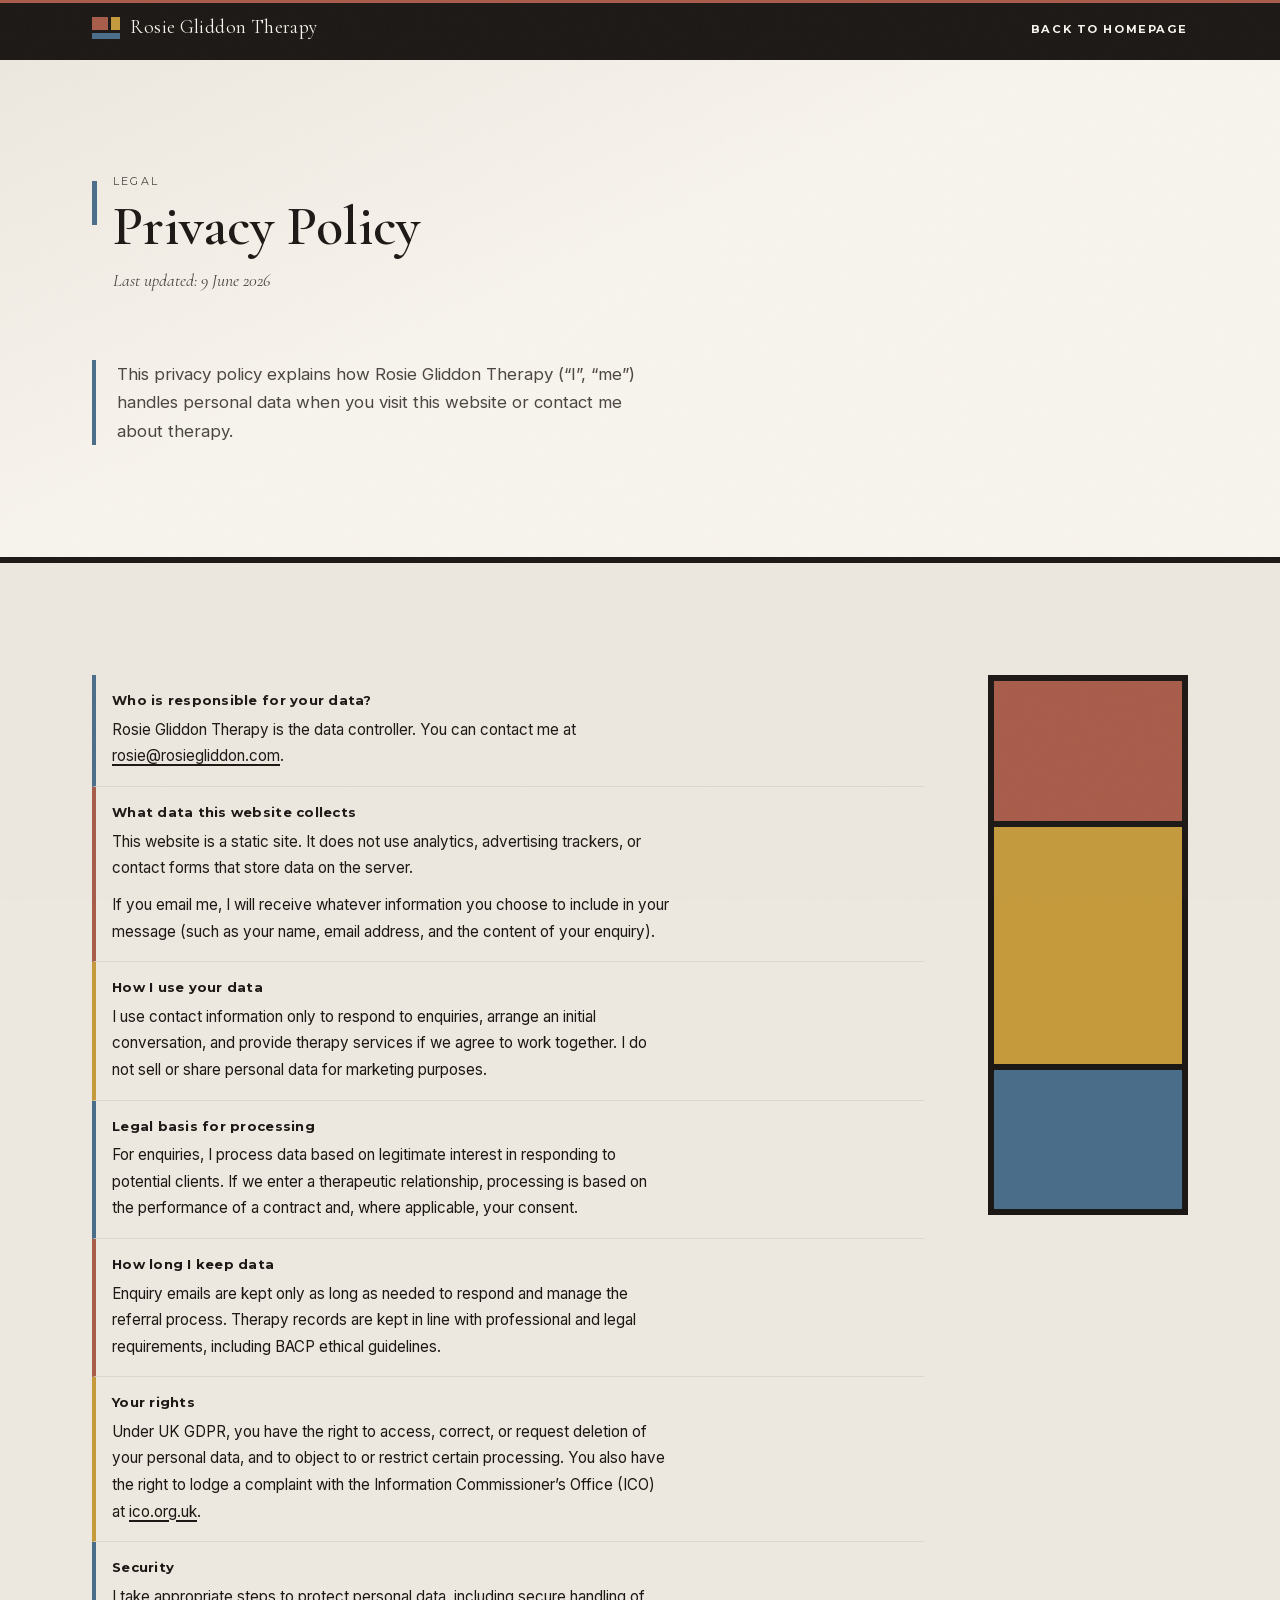
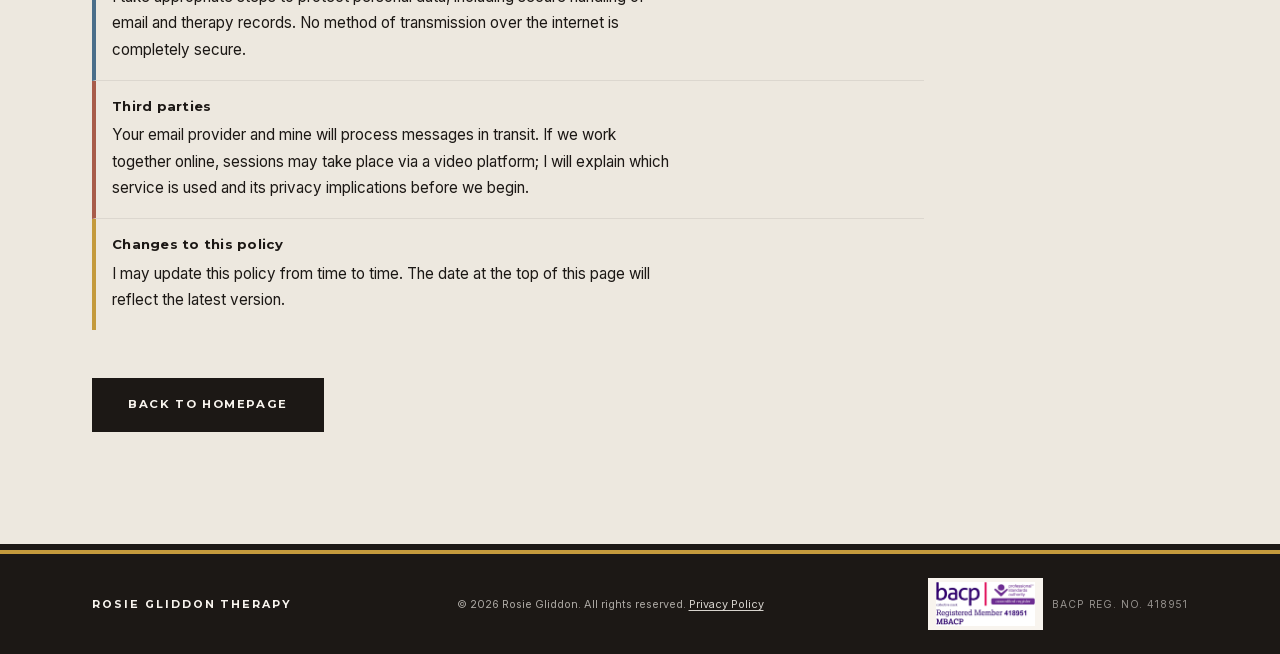
==== commit 029e2606: "Refine privacy page accent column to match site design system Replace the full-height tri-colour sla" ====
--- a/privacy.html
+++ b/privacy.html
@@ -28,52 +28,114 @@
         </span>
         <span class="logo-text">Rosie Gliddon Therapy</span>
       </a>
+
+      <nav class="site-nav" aria-label="Main navigation">
+        <ul class="nav-menu nav-menu--static" role="list">
+          <li><a href="index.html" class="nav-link">Back to homepage</a></li>
+        </ul>
+      </nav>
     </div>
   </header>
 
-  <main id="main-content" class="legal-page">
-    <div class="legal-inner">
-      <h1>Privacy Policy</h1>
-      <p class="legal-updated">Last updated: 9 June 2026</p>
+  <main id="main-content">
 
-      <p>This privacy policy explains how Rosie Gliddon Therapy (&ldquo;I&rdquo;, &ldquo;me&rdquo;) handles personal data when you visit this website or contact me about therapy.</p>
+    <section class="section section--legal-intro" aria-labelledby="legal-heading">
+      <div class="section-inner">
+        <header class="section-header">
+          <div class="section-accent section-accent--blue" aria-hidden="true"></div>
+          <div class="legal-intro-header">
+            <p class="hero-eyebrow">Legal</p>
+            <h1 class="section-title" id="legal-heading">Privacy Policy</h1>
+            <p class="section-subheading legal-updated">Last updated: 9 June 2026</p>
+          </div>
+        </header>
 
-      <h2>Who is responsible for your data?</h2>
-      <p>Rosie Gliddon Therapy is the data controller. You can contact me at <a href="mailto:rosie@rosiegliddon.com">rosie@rosiegliddon.com</a>.</p>
+        <p class="legal-intro">This privacy policy explains how Rosie Gliddon Therapy (&ldquo;I&rdquo;, &ldquo;me&rdquo;) handles personal data when you visit this website or contact me about therapy.</p>
+      </div>
+    </section>
 
-      <h2>What data this website collects</h2>
-      <p>This website is a static site. It does not use analytics, advertising trackers, or contact forms that store data on the server.</p>
-      <p>If you email me, I will receive whatever information you choose to include in your message (such as your name, email address, and the content of your enquiry).</p>
+    <section class="section section--legal" aria-label="Privacy policy details">
+      <div class="section-inner">
+        <div class="legal-layout">
+          <div class="legal-body">
+            <ol class="legal-list" role="list">
 
-      <h2>How I use your data</h2>
-      <p>I use contact information only to respond to enquiries, arrange an initial conversation, and provide therapy services if we agree to work together. I do not sell or share personal data for marketing purposes.</p>
+              <li class="legal-item">
+                <h2 class="legal-item-title">Who is responsible for your data?</h2>
+                <p>Rosie Gliddon Therapy is the data controller. You can contact me at <a href="mailto:rosie@rosiegliddon.com">rosie@rosiegliddon.com</a>.</p>
+              </li>
 
-      <h2>Legal basis for processing</h2>
-      <p>For enquiries, I process data based on legitimate interest in responding to potential clients. If we enter a therapeutic relationship, processing is based on the performance of a contract and, where applicable, your consent.</p>
+              <li class="legal-item">
+                <h2 class="legal-item-title">What data this website collects</h2>
+                <p>This website is a static site. It does not use analytics, advertising trackers, or contact forms that store data on the server.</p>
+                <p>If you email me, I will receive whatever information you choose to include in your message (such as your name, email address, and the content of your enquiry).</p>
+              </li>
 
-      <h2>How long I keep data</h2>
-      <p>Enquiry emails are kept only as long as needed to respond and manage the referral process. Therapy records are kept in line with professional and legal requirements, including BACP ethical guidelines.</p>
+              <li class="legal-item">
+                <h2 class="legal-item-title">How I use your data</h2>
+                <p>I use contact information only to respond to enquiries, arrange an initial conversation, and provide therapy services if we agree to work together. I do not sell or share personal data for marketing purposes.</p>
+              </li>
 
-      <h2>Your rights</h2>
-      <p>Under UK GDPR, you have the right to access, correct, or request deletion of your personal data, and to object to or restrict certain processing. You also have the right to lodge a complaint with the Information Commissioner&rsquo;s Office (ICO) at <a href="https://ico.org.uk" rel="noopener noreferrer">ico.org.uk</a>.</p>
+              <li class="legal-item">
+                <h2 class="legal-item-title">Legal basis for processing</h2>
+                <p>For enquiries, I process data based on legitimate interest in responding to potential clients. If we enter a therapeutic relationship, processing is based on the performance of a contract and, where applicable, your consent.</p>
+              </li>
 
-      <h2>Security</h2>
-      <p>I take appropriate steps to protect personal data, including secure handling of email and therapy records. No method of transmission over the internet is completely secure.</p>
+              <li class="legal-item">
+                <h2 class="legal-item-title">How long I keep data</h2>
+                <p>Enquiry emails are kept only as long as needed to respond and manage the referral process. Therapy records are kept in line with professional and legal requirements, including BACP ethical guidelines.</p>
+              </li>
 
-      <h2>Third parties</h2>
-      <p>Your email provider and mine will process messages in transit. If we work together online, sessions may take place via a video platform; I will explain which service is used and its privacy implications before we begin.</p>
+              <li class="legal-item">
+                <h2 class="legal-item-title">Your rights</h2>
+                <p>Under UK GDPR, you have the right to access, correct, or request deletion of your personal data, and to object to or restrict certain processing. You also have the right to lodge a complaint with the Information Commissioner&rsquo;s Office (ICO) at <a href="https://ico.org.uk" rel="noopener noreferrer">ico.org.uk</a>.</p>
+              </li>
 
-      <h2>Changes to this policy</h2>
-      <p>I may update this policy from time to time. The date at the top of this page will reflect the latest version.</p>
+              <li class="legal-item">
+                <h2 class="legal-item-title">Security</h2>
+                <p>I take appropriate steps to protect personal data, including secure handling of email and therapy records. No method of transmission over the internet is completely secure.</p>
+              </li>
 
-      <p><a href="index.html" class="btn btn--primary">Back to homepage</a></p>
-    </div>
+              <li class="legal-item">
+                <h2 class="legal-item-title">Third parties</h2>
+                <p>Your email provider and mine will process messages in transit. If we work together online, sessions may take place via a video platform; I will explain which service is used and its privacy implications before we begin.</p>
+              </li>
+
+              <li class="legal-item">
+                <h2 class="legal-item-title">Changes to this policy</h2>
+                <p>I may update this policy from time to time. The date at the top of this page will reflect the latest version.</p>
+              </li>
+
+            </ol>
+
+            <a href="index.html" class="btn btn--primary legal-back">Back to homepage</a>
+          </div>
+
+          <div class="legal-accent-col" aria-hidden="true">
+            <div class="legal-accent-block legal-accent-block--accent"></div>
+            <div class="legal-accent-block legal-accent-block--yellow"></div>
+            <div class="legal-accent-block legal-accent-block--blue"></div>
+          </div>
+        </div>
+      </div>
+    </section>
+
   </main>
 
   <footer class="site-footer" role="contentinfo">
     <div class="footer-inner">
       <p class="footer-name">Rosie Gliddon Therapy</p>
       <p class="footer-note">&copy; <span id="year"></span> Rosie Gliddon. All rights reserved. <a href="privacy.html" class="footer-link">Privacy Policy</a></p>
+      <div class="footer-bacp">
+        <span class="footer-bacp-wrap">
+          <img
+            src="assets/BACP%20Logo%20-%20418951.png"
+            alt="BACP Registered Member 418951 MBACP — Professional Standards Authority Accredited Register"
+            class="footer-bacp-logo"
+          >
+        </span>
+        <span class="footer-reg">BACP Reg. No. 418951</span>
+      </div>
     </div>
   </footer>
 
--- a/css/style.css
+++ b/css/style.css
@@ -1415,19 +1415,19 @@
   margin-top: 0.15rem;
 }
 
-.contact-ethics {
-  margin-top: var(--space-md);
+.contact-ethics,
+.contact-crisis {
   font-size: 0.72rem;
   color: rgba(248, 244, 238, 0.6);
   max-width: 44ch;
 }
 
+.contact-ethics {
+  margin-top: var(--space-md);
+}
+
 .contact-crisis {
   margin-top: var(--space-sm);
-  font-size: 0.72rem;
-  color: rgba(248, 244, 238, 0.55);
-  max-width: 44ch;
-  line-height: 1.5;
 }
 
 /* Decorative Mondrian panel — desktop only */
@@ -1560,38 +1560,160 @@
    LEGAL PAGES
    ============================================================= */
 
-.legal-page {
-  padding: var(--space-lg) var(--space-md) var(--space-xl);
-}
-
-.legal-inner {
-  max-width: 42rem;
-  margin: 0 auto;
-}
-
-.legal-inner h1 {
-  margin-bottom: 0.5rem;
+.section--legal-intro {
+  background: linear-gradient(155deg, var(--off-white) 0%, var(--white) 45%);
+}
+
+.legal-intro-header {
+  display: flex;
+  flex-direction: column;
+  gap: 0.35rem;
+}
+
+.legal-intro-header .section-title {
+  font-size: clamp(2.2rem, 5vw, 3.5rem);
 }
 
 .legal-updated {
-  font-size: 0.85rem;
-  color: var(--grey);
-  margin-bottom: var(--space-md);
-}
-
-.legal-inner h2 {
-  margin-top: var(--space-md);
-  margin-bottom: 0.5rem;
-  font-size: clamp(1.1rem, 2.5vw, 1.4rem);
-}
-
-.legal-inner p,
-.legal-inner li {
-  margin-bottom: 0.75rem;
-}
-
-.legal-inner .btn {
-  margin-top: var(--space-md);
+  margin-top: 0.15rem;
+}
+
+.legal-intro {
+  max-width: 58ch;
+  padding-left: calc(5px + var(--space-sm));
+  border-left: 4px solid var(--blue);
+  margin-left: 0;
+  color: var(--grey-dark);
+  font-size: 1.05rem;
+}
+
+.section--legal {
+  background: var(--off-white);
+}
+
+.legal-layout {
+  display: grid;
+  grid-template-columns: 1fr;
+  gap: 0;
+}
+
+.legal-body {
+  display: flex;
+  flex-direction: column;
+  gap: var(--space-md);
+}
+
+.legal-list {
+  display: flex;
+  flex-direction: column;
+}
+
+.legal-item {
+  padding: var(--space-sm) 0 var(--space-sm) var(--space-sm);
+  border-left: 4px solid transparent;
+  border-bottom: 1px solid rgba(28, 24, 21, 0.08);
+}
+
+.legal-item:last-child {
+  border-bottom: none;
+}
+
+.legal-item--accent { border-left-color: var(--accent); }
+.legal-item--blue   { border-left-color: var(--blue); }
+.legal-item--yellow { border-left-color: var(--yellow); }
+
+.legal-item-title {
+  font-family: var(--font-display);
+  font-weight: 700;
+  font-size: 0.82rem;
+  letter-spacing: 0.02em;
+  color: var(--black);
+  margin-bottom: 0.45rem;
+  line-height: 1.4;
+}
+
+.legal-item p {
+  font-size: 0.95rem;
+  line-height: 1.75;
+  color: var(--black);
+  max-width: 62ch;
+}
+
+.legal-item p + p {
+  margin-top: 0.65rem;
+}
+
+.legal-back {
+  align-self: flex-start;
+  margin-top: var(--space-sm);
+}
+
+.legal-accent-col {
+  display: none;
+}
+
+@media (min-width: 1024px) {
+  .legal-layout {
+    grid-template-columns: 1fr 200px;
+    gap: var(--space-lg);
+  }
+
+  /* Bounded, framed colour composition that mirrors the About accent
+     block — sticks alongside the policy rather than stretching into a
+     full-height slab. */
+  .legal-accent-col {
+    display: flex;
+    flex-direction: column;
+    grid-column: 2;
+    border: var(--border-lg);
+    height: clamp(360px, 60vh, 540px);
+    align-self: start;
+    position: sticky;
+    top: calc(var(--header-h) + var(--space-md));
+  }
+
+  .legal-accent-block--accent { background: var(--accent); flex: 1; }
+  .legal-accent-block--yellow { background: var(--yellow); flex: 1.7; border-top: var(--border-lg); border-bottom: var(--border-lg); }
+  .legal-accent-block--blue   { background: var(--blue);   flex: 1; }
+}
+
+/* Static nav on legal pages — no hamburger needed */
+.nav-menu--static {
+  display: flex;
+  position: static;
+  inset: auto;
+  width: auto;
+  transform: none;
+  visibility: visible;
+  background: transparent;
+  padding: 0;
+  flex-direction: row;
+  align-items: center;
+  gap: 1rem;
+  overflow: visible;
+}
+
+.nav-menu--static .nav-link {
+  font-family: var(--font-display);
+  font-size: 0.65rem;
+  font-weight: 700;
+  text-transform: uppercase;
+  letter-spacing: 0.12em;
+  color: var(--white);
+  text-decoration: none;
+  white-space: nowrap;
+}
+
+.nav-menu--static .nav-link:hover,
+.nav-menu--static .nav-link:focus-visible {
+  color: var(--yellow);
+}
+
+@media (min-width: 768px) {
+  .nav-menu--static .nav-link {
+    font-size: 0.7rem;
+    letter-spacing: 0.14em;
+  }
 }
 
 
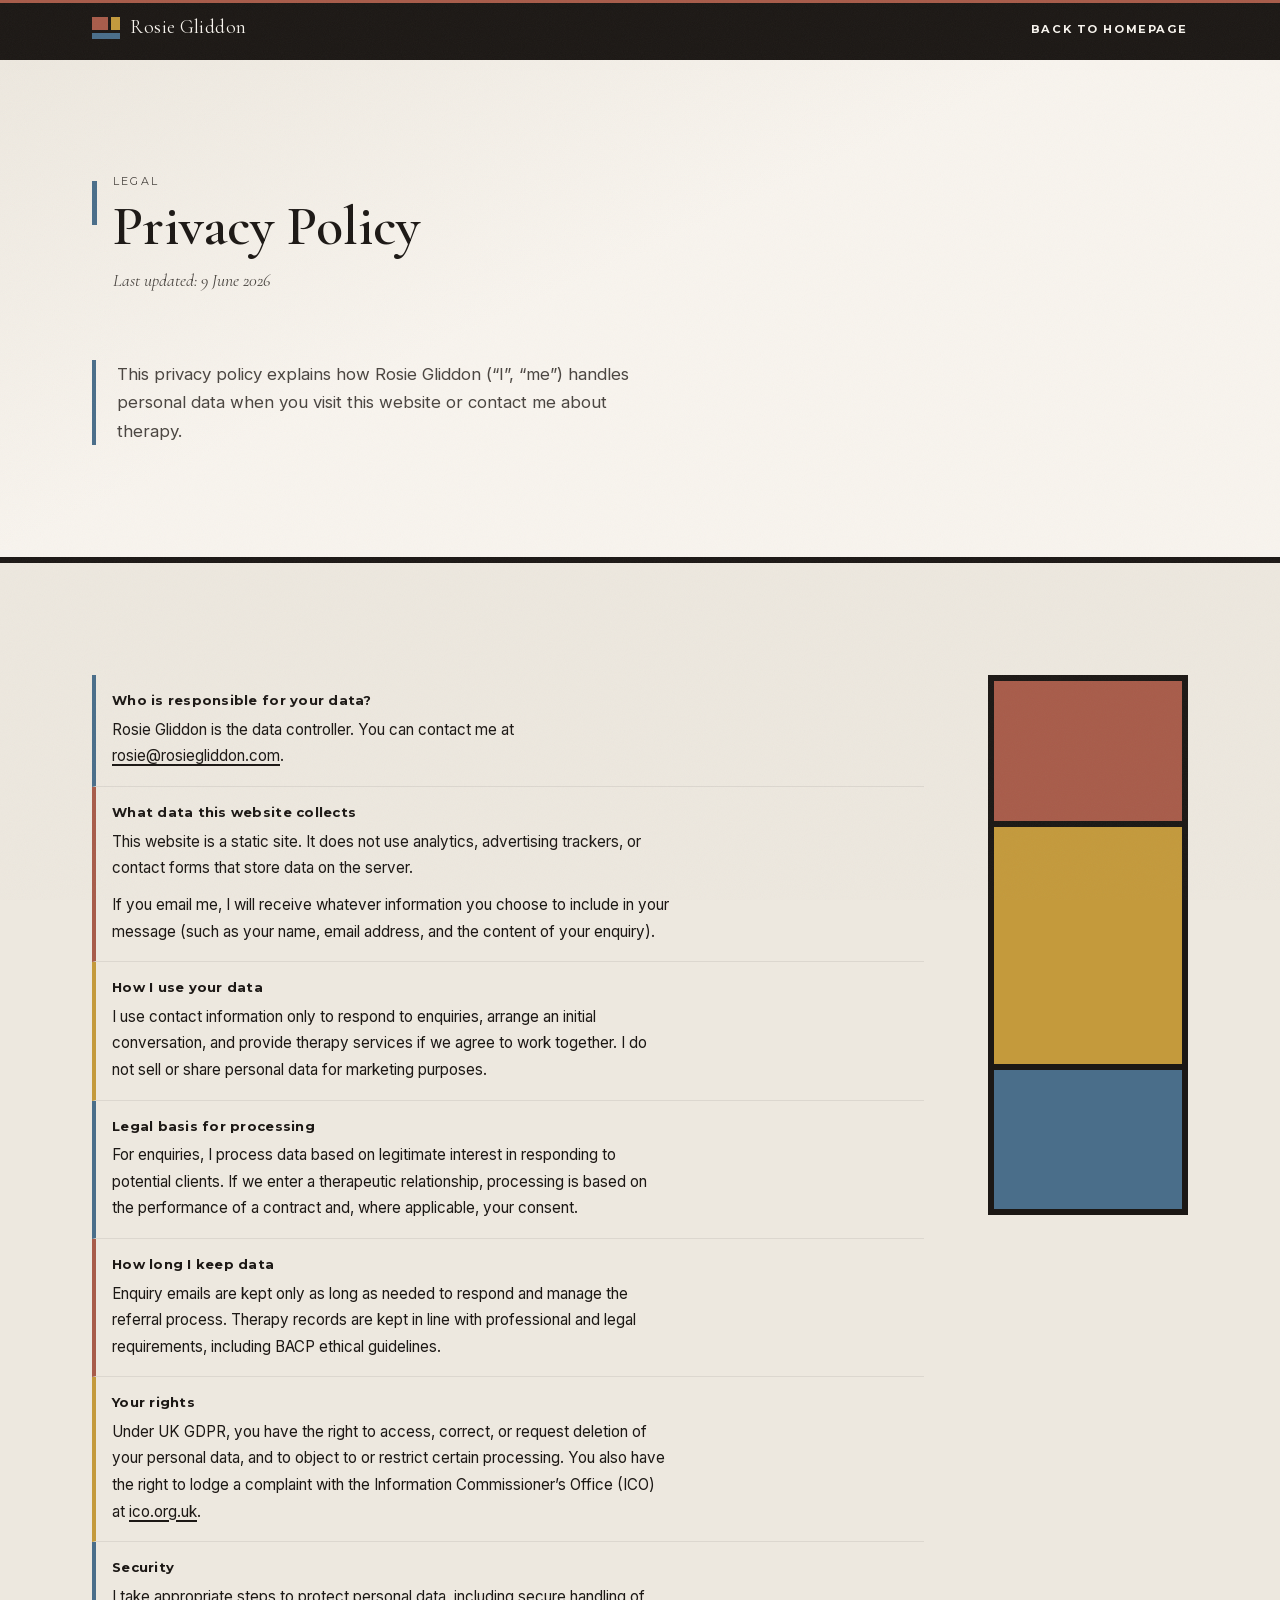
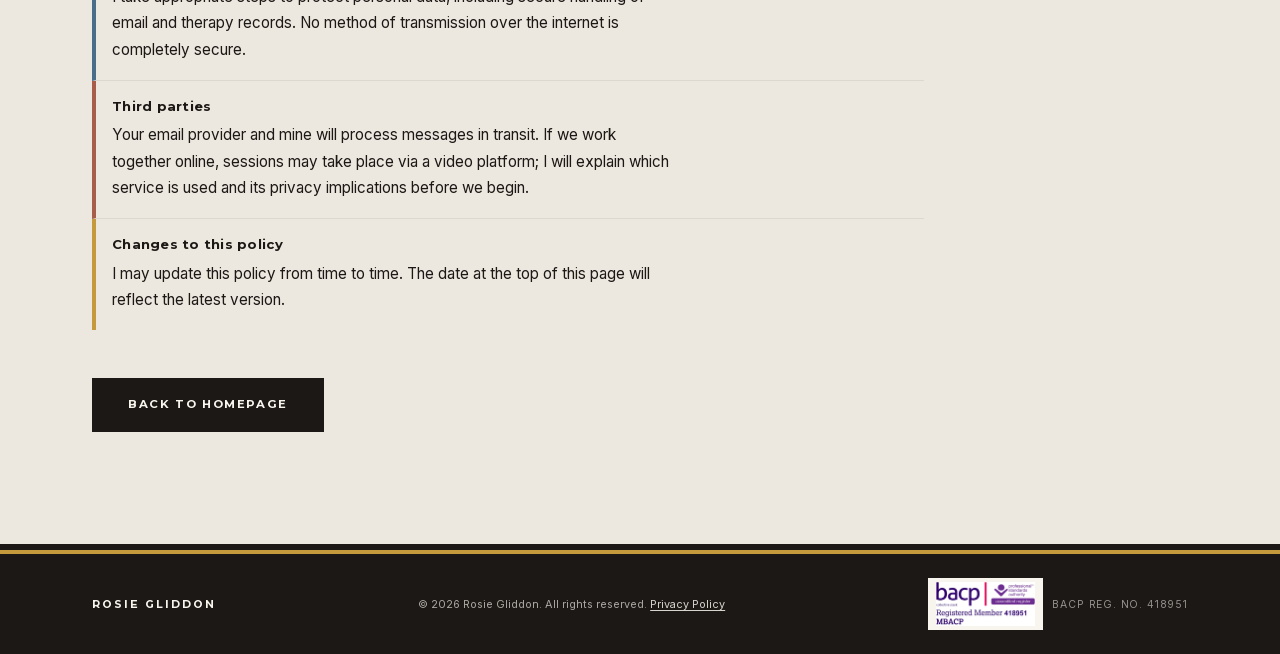
==== commit cd292feb: "Rebrand to "Rosie Gliddon" and redesign social share image Drop "Therapy" from the brand name across" ====
--- a/privacy.html
+++ b/privacy.html
@@ -3,9 +3,25 @@
 <head>
   <meta charset="UTF-8">
   <meta name="viewport" content="width=device-width, initial-scale=1.0">
-  <meta name="description" content="Privacy policy for Rosie Gliddon Therapy — how personal data is collected, used, and protected.">
+  <meta name="description" content="Privacy policy for Rosie Gliddon — how personal data is collected, used, and protected.">
   <meta name="theme-color" content="#1C1815">
-  <title>Privacy Policy | Rosie Gliddon Therapy</title>
+  <title>Privacy Policy | Rosie Gliddon</title>
+
+  <meta property="og:title" content="Privacy Policy | Rosie Gliddon">
+  <meta property="og:description" content="Privacy policy for Rosie Gliddon — how personal data is collected, used, and protected.">
+  <meta property="og:type" content="website">
+  <meta property="og:url" content="https://rosiegliddon.com/privacy.html">
+  <meta property="og:site_name" content="Rosie Gliddon">
+  <meta property="og:locale" content="en_GB">
+  <meta property="og:image" content="https://rosiegliddon.com/assets/og-image.jpg">
+  <meta property="og:image:width" content="1200">
+  <meta property="og:image:height" content="630">
+  <meta property="og:image:alt" content="Rosie Gliddon, BACP registered psychotherapist offering online therapy for professionals">
+  <meta name="twitter:card" content="summary_large_image">
+  <meta name="twitter:title" content="Privacy Policy | Rosie Gliddon">
+  <meta name="twitter:description" content="Privacy policy for Rosie Gliddon — how personal data is collected, used, and protected.">
+  <meta name="twitter:image" content="https://rosiegliddon.com/assets/og-image.jpg">
+
   <link rel="canonical" href="https://rosiegliddon.com/privacy.html">
   <link rel="icon" type="image/svg+xml" href="favicon.svg">
   <link rel="apple-touch-icon" href="apple-touch-icon.png">
@@ -18,7 +34,7 @@
 
   <header class="site-header" role="banner">
     <div class="header-inner">
-      <a href="index.html" class="site-logo" aria-label="Rosie Gliddon Therapy — return to homepage">
+      <a href="index.html" class="site-logo" aria-label="Rosie Gliddon — return to homepage">
         <span class="logo-mark" aria-hidden="true">
           <svg width="28" height="22" viewBox="0 0 28 22" xmlns="http://www.w3.org/2000/svg" focusable="false">
             <rect x="0" y="0" width="16" height="13" fill="#A85C4A"/>
@@ -26,7 +42,7 @@
             <rect x="0" y="16" width="28" height="6" fill="#4A6E8A"/>
           </svg>
         </span>
-        <span class="logo-text">Rosie Gliddon Therapy</span>
+        <span class="logo-text">Rosie Gliddon</span>
       </a>
 
       <nav class="site-nav" aria-label="Main navigation">
@@ -50,7 +66,7 @@
           </div>
         </header>
 
-        <p class="legal-intro">This privacy policy explains how Rosie Gliddon Therapy (&ldquo;I&rdquo;, &ldquo;me&rdquo;) handles personal data when you visit this website or contact me about therapy.</p>
+        <p class="legal-intro">This privacy policy explains how Rosie Gliddon (&ldquo;I&rdquo;, &ldquo;me&rdquo;) handles personal data when you visit this website or contact me about therapy.</p>
       </div>
     </section>
 
@@ -62,7 +78,7 @@
 
               <li class="legal-item">
                 <h2 class="legal-item-title">Who is responsible for your data?</h2>
-                <p>Rosie Gliddon Therapy is the data controller. You can contact me at <a href="mailto:rosie@rosiegliddon.com">rosie@rosiegliddon.com</a>.</p>
+                <p>Rosie Gliddon is the data controller. You can contact me at <a href="mailto:rosie@rosiegliddon.com">rosie@rosiegliddon.com</a>.</p>
               </li>
 
               <li class="legal-item">
@@ -124,7 +140,7 @@
 
   <footer class="site-footer" role="contentinfo">
     <div class="footer-inner">
-      <p class="footer-name">Rosie Gliddon Therapy</p>
+      <p class="footer-name">Rosie Gliddon</p>
       <p class="footer-note">&copy; <span id="year"></span> Rosie Gliddon. All rights reserved. <a href="privacy.html" class="footer-link">Privacy Policy</a></p>
       <div class="footer-bacp">
         <span class="footer-bacp-wrap">
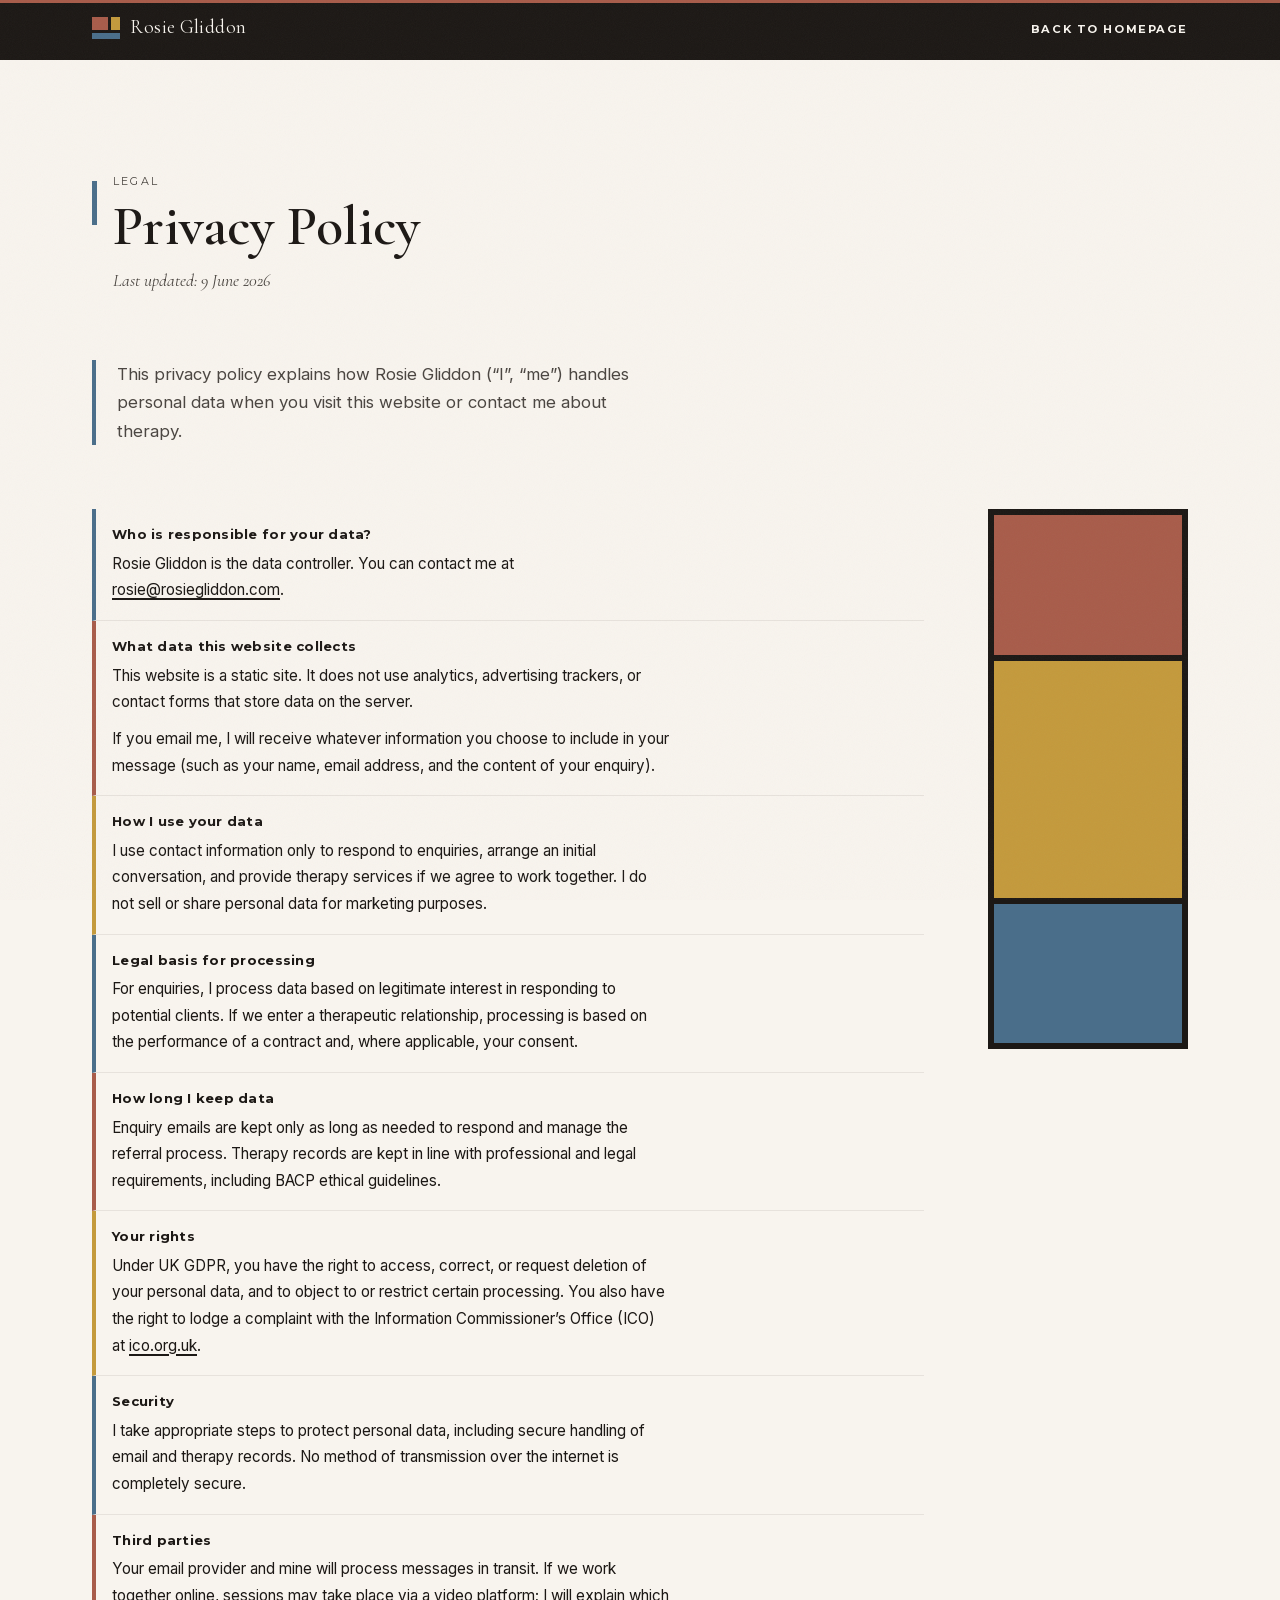
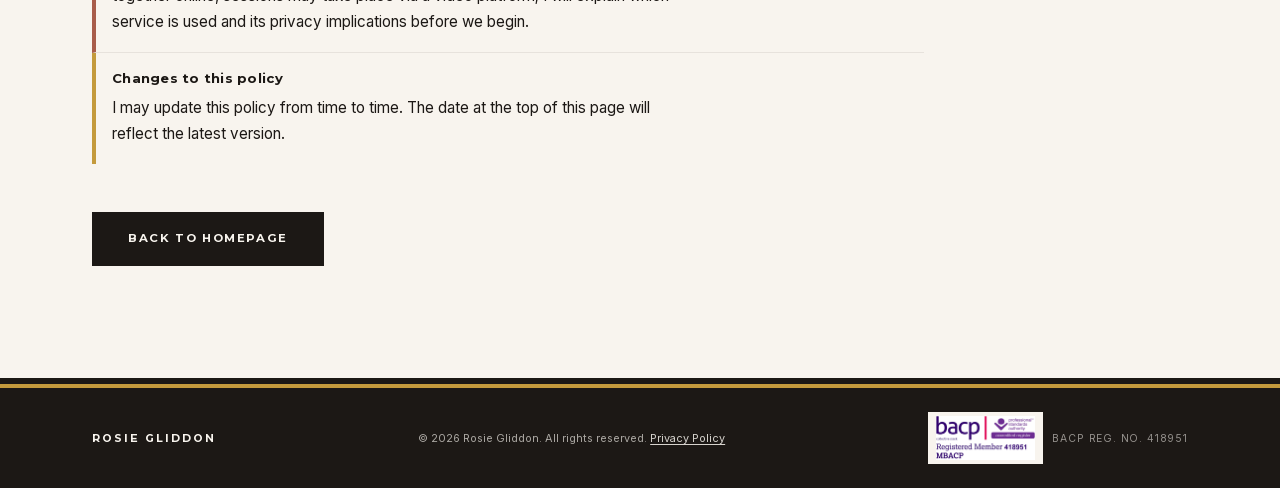
==== commit 2a40e4fa: "Merge privacy page into a single section Combine the intro and policy sections so there is no dividi" ====
--- a/privacy.html
+++ b/privacy.html
@@ -55,7 +55,7 @@
 
   <main id="main-content">
 
-    <section class="section section--legal-intro" aria-labelledby="legal-heading">
+    <section class="section section--legal" aria-labelledby="legal-heading">
       <div class="section-inner">
         <header class="section-header">
           <div class="section-accent section-accent--blue" aria-hidden="true"></div>
@@ -67,11 +67,7 @@
         </header>
 
         <p class="legal-intro">This privacy policy explains how Rosie Gliddon (&ldquo;I&rdquo;, &ldquo;me&rdquo;) handles personal data when you visit this website or contact me about therapy.</p>
-      </div>
-    </section>
 
-    <section class="section section--legal" aria-label="Privacy policy details">
-      <div class="section-inner">
         <div class="legal-layout">
           <div class="legal-body">
             <ol class="legal-list" role="list">
--- a/css/style.css
+++ b/css/style.css
@@ -1560,10 +1560,6 @@
    LEGAL PAGES
    ============================================================= */
 
-.section--legal-intro {
-  background: linear-gradient(155deg, var(--off-white) 0%, var(--white) 45%);
-}
-
 .legal-intro-header {
   display: flex;
   flex-direction: column;
@@ -1583,12 +1579,13 @@
   padding-left: calc(5px + var(--space-sm));
   border-left: 4px solid var(--blue);
   margin-left: 0;
+  margin-bottom: var(--space-lg);
   color: var(--grey-dark);
   font-size: 1.05rem;
 }
 
 .section--legal {
-  background: var(--off-white);
+  background: var(--white);
 }
 
 .legal-layout {
